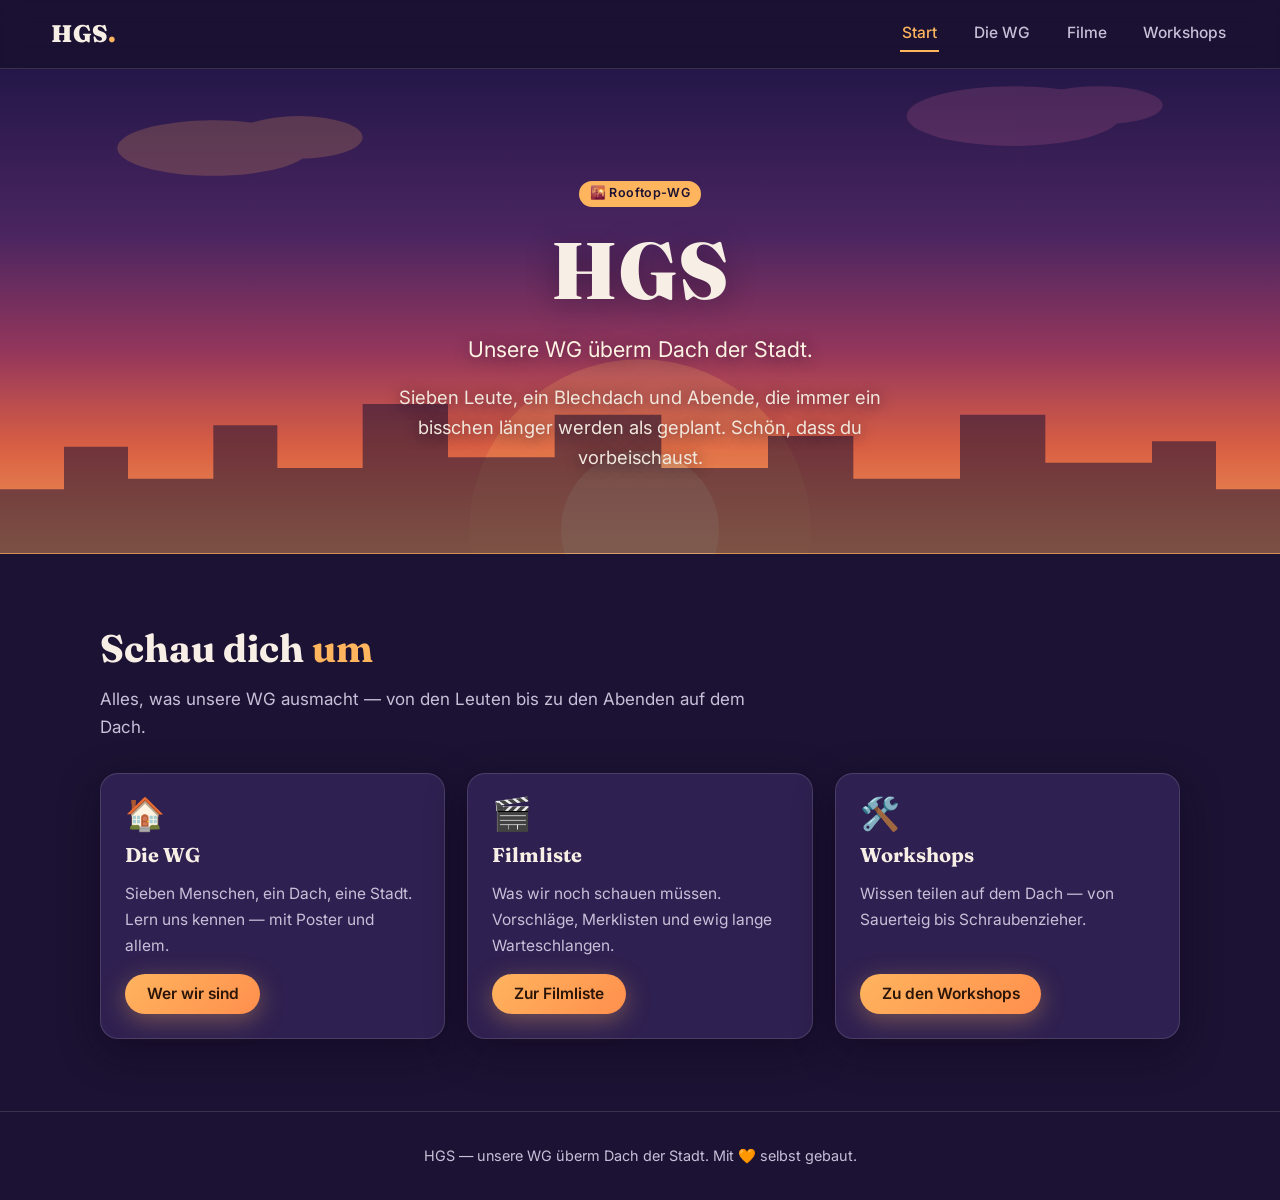
==== index.html @ bbf6d029 "HGS WG-Website: Landing, Die WG, Film- & Workshop-Whiteboards - Rooftop-Sunset-Design (Fraunces/Inte" ====
<!DOCTYPE html>
<html lang="de">
<head>
<meta charset="utf-8">
<meta name="viewport" content="width=device-width, initial-scale=1">
<title>Start · HGS</title>
<link rel="preconnect" href="https://fonts.googleapis.com">
<link rel="preconnect" href="https://fonts.gstatic.com" crossorigin>
<link href="https://fonts.googleapis.com/css2?family=Fraunces:opsz,wght@9..144,500;9..144,700;9..144,900&family=Inter:wght@400;500;600&display=swap" rel="stylesheet">
<link rel="stylesheet" href="assets/css/base.css">
<link rel="stylesheet" href="assets/css/home.css">
<link rel="icon" href="data:image/svg+xml,<svg xmlns='http://www.w3.org/2000/svg' viewBox='0 0 100 100'><text y='.9em' font-size='90'>🌇</text></svg>">
</head>
<body>
<nav class="site-nav">
  <a class="nav-brand" href="index.html">HGS<span class="brand-dot">.</span></a>
  <div class="nav-links">
    <a href="index.html" aria-current="page">Start</a>
    <a href="about.html">Die WG</a>
    <a href="movies.html">Filme</a>
    <a href="workshops.html">Workshops</a>
  </div>
</nav>

<main>
  <section class="hero">
    <div class="hero-art" aria-hidden="true">
      <svg viewBox="0 0 1200 500" preserveAspectRatio="xMidYMax slice" focusable="false">
        <circle class="sun-core" cx="600" cy="478" r="160" fill="#ffb45e" opacity="0.2"/>
        <circle class="sun-core" cx="600" cy="478" r="74" fill="#ffd8a0" opacity="0.32"/>
        <g class="cloud-drift" opacity="0.22" fill="#f2a15a">
          <ellipse cx="200" cy="120" rx="90" ry="26"/>
          <ellipse cx="280" cy="110" rx="60" ry="20"/>
        </g>
        <g class="cloud-drift slow" opacity="0.18" fill="#e26d9a">
          <ellipse cx="950" cy="90" rx="100" ry="28"/>
          <ellipse cx="1030" cy="80" rx="60" ry="18"/>
        </g>
        <path d="M0,500 L0,440 L60,440 L60,400 L120,400 L120,430 L200,430 L200,380 L260,380 L260,420 L340,420 L340,360 L420,360 L420,410 L520,410 L520,370 L620,370 L620,420 L720,420 L720,390 L800,390 L800,430 L900,430 L900,370 L980,370 L980,415 L1080,415 L1080,395 L1140,395 L1140,440 L1200,440 L1200,500 Z" fill="#1c1233" opacity="0.55"/>
      </svg>
    </div>
    <div class="container">
      <span class="tag hero-eyebrow">🌇 Rooftop-WG</span>
      <h1>HGS</h1>
      <p class="lead">Unsere WG überm Dach der Stadt.</p>
      <p class="lead-warm">Sieben Leute, ein Blechdach und Abende, die immer ein bisschen länger werden als geplant. Schön, dass du vorbeischaust.</p>
    </div>
  </section>

  <section class="section">
    <div class="container">
      <h2 class="section-title">Schau dich <span class="accent">um</span></h2>
      <p class="section-sub">Alles, was unsere WG ausmacht — von den Leuten bis zu den Abenden auf dem Dach.</p>
      <div class="grid">
        <article class="card teaser-card">
          <div class="teaser-icon" aria-hidden="true">🏠</div>
          <h3>Die WG</h3>
          <p>Sieben Menschen, ein Dach, eine Stadt. Lern uns kennen — mit Poster und allem.</p>
          <a class="btn btn-primary" href="about.html">Wer wir sind</a>
        </article>
        <article class="card teaser-card">
          <div class="teaser-icon" aria-hidden="true">🎬</div>
          <h3>Filmliste</h3>
          <p>Was wir noch schauen müssen. Vorschläge, Merklisten und ewig lange Warteschlangen.</p>
          <a class="btn btn-primary" href="movies.html">Zur Filmliste</a>
        </article>
        <article class="card teaser-card">
          <div class="teaser-icon" aria-hidden="true">🛠️</div>
          <h3>Workshops</h3>
          <p>Wissen teilen auf dem Dach — von Sauerteig bis Schraubenzieher.</p>
          <a class="btn btn-primary" href="workshops.html">Zu den Workshops</a>
        </article>
      </div>
    </div>
  </section>
</main>

<footer class="site-footer">
  <p>HGS — unsere WG überm Dach der Stadt. Mit 🧡 selbst gebaut.</p>
</footer>
</body>
</html>
---- assets/css/base.css ----
/* HGS base design system — rooftop sunset. Owned by orchestrator. */

:root {
  --bg: #1c1233;
  --bg-soft: #271a44;
  --card: #2e2050;
  --card-hover: #372861;
  --ink: #f7efe6;
  --ink-soft: #c9bfd8;
  --accent: #ffb45e;
  --accent-2: #e26d9a;
  --line: rgba(247, 239, 230, 0.14);
  --shadow: 0 12px 40px rgba(10, 5, 25, 0.45);
  --radius: 18px;
  --font-display: "Fraunces", Georgia, serif;
  --font-body: "Inter", system-ui, -apple-system, sans-serif;
  --sky: linear-gradient(180deg, #241748 0%, #4a2560 34%, #93365c 58%, #d95f43 78%, #f2a15a 100%);
}

* { margin: 0; padding: 0; box-sizing: border-box; }

html { scroll-behavior: smooth; }

body {
  background: var(--bg);
  color: var(--ink);
  font-family: var(--font-body);
  font-size: 1.0625rem;
  line-height: 1.65;
  min-height: 100vh;
  display: flex;
  flex-direction: column;
}

h1, h2, h3, h4 { font-family: var(--font-display); line-height: 1.15; font-weight: 700; }
a { color: var(--accent); text-decoration: none; }
a:hover { text-decoration: underline; text-underline-offset: 3px; }
img, svg { max-width: 100%; height: auto; display: block; }
main { flex: 1; }

.container { width: min(1080px, 92%); margin-inline: auto; }

/* ---------- Nav ---------- */
.site-nav {
  position: sticky; top: 0; z-index: 50;
  display: flex; align-items: center; justify-content: space-between;
  padding: 0.9rem 4vw;
  background: rgba(28, 18, 51, 0.82);
  backdrop-filter: blur(12px);
  -webkit-backdrop-filter: blur(12px);
  border-bottom: 1px solid var(--line);
}
.nav-brand {
  font-family: var(--font-display);
  font-weight: 900; font-size: 1.5rem; letter-spacing: 0.02em;
  color: var(--ink);
}
.nav-brand:hover { text-decoration: none; }
.brand-dot { color: var(--accent); }
.nav-links { display: flex; gap: clamp(0.8rem, 3vw, 2rem); flex-wrap: wrap; }
.nav-links a {
  color: var(--ink-soft); font-weight: 500; font-size: 0.97rem;
  padding: 0.25rem 0.15rem; border-bottom: 2px solid transparent;
}
.nav-links a:hover { color: var(--ink); text-decoration: none; }
.nav-links a[aria-current="page"] { color: var(--accent); border-bottom-color: var(--accent); }

/* ---------- Hero / sections ---------- */
.hero {
  background: var(--sky);
  padding: clamp(4rem, 12vh, 8rem) 0 clamp(3rem, 9vh, 6rem);
  position: relative;
  overflow: hidden;
  text-align: center;
}
.hero h1 {
  font-size: clamp(2.6rem, 7vw, 5rem);
  font-weight: 900;
  text-shadow: 0 4px 30px rgba(20, 8, 40, 0.45);
}
.hero p.lead {
  font-size: clamp(1.05rem, 2.2vw, 1.35rem);
  max-width: 42ch; margin: 1rem auto 0;
  color: #fdf3e3;
  text-shadow: 0 2px 14px rgba(20, 8, 40, 0.5);
}
.section { padding: clamp(3rem, 8vh, 5.5rem) 0; }
.section-title {
  font-size: clamp(1.7rem, 3.5vw, 2.4rem);
  margin-bottom: 0.4em;
}
.section-title .accent { color: var(--accent); }
.section-sub { color: var(--ink-soft); max-width: 60ch; margin-bottom: 2rem; }

/* ---------- Cards & grid ---------- */
.grid { display: grid; gap: 1.4rem; grid-template-columns: repeat(auto-fill, minmax(260px, 1fr)); }
.card {
  background: var(--card);
  border: 1px solid var(--line);
  border-radius: var(--radius);
  padding: 1.5rem;
  box-shadow: var(--shadow);
  transition: transform 0.18s ease, background 0.18s ease;
}
.card:hover { background: var(--card-hover); transform: translateY(-3px); }
.card h3 { font-size: 1.25rem; margin-bottom: 0.35rem; }
.card p { color: var(--ink-soft); font-size: 0.97rem; }

.tag {
  display: inline-block;
  font-size: 0.78rem; font-weight: 600; letter-spacing: 0.03em;
  color: var(--bg);
  background: var(--accent);
  border-radius: 999px;
  padding: 0.18rem 0.7rem;
}
.tag.alt { background: var(--accent-2); color: #fff; }

/* ---------- Buttons ---------- */
.btn {
  display: inline-flex; align-items: center; gap: 0.45rem;
  font: 600 0.97rem var(--font-body);
  color: var(--ink);
  background: var(--card);
  border: 1px solid var(--line);
  border-radius: 999px;
  padding: 0.65rem 1.35rem;
  cursor: pointer;
  transition: transform 0.15s ease, background 0.15s ease, box-shadow 0.15s ease;
}
.btn:hover { transform: translateY(-2px); text-decoration: none; }
.btn-primary {
  background: linear-gradient(135deg, var(--accent), #ff8f4d);
  border: none; color: #2a1508;
  box-shadow: 0 6px 24px rgba(255, 180, 94, 0.35);
}
.btn-primary:hover { box-shadow: 0 10px 30px rgba(255, 180, 94, 0.5); }
.btn-ghost { background: transparent; }
.btn-danger { background: transparent; border-color: rgba(226, 109, 154, 0.5); color: var(--accent-2); }
.btn:disabled { opacity: 0.55; cursor: not-allowed; transform: none; }

/* ---------- Forms ---------- */
.field { display: flex; flex-direction: column; gap: 0.35rem; margin-bottom: 1.05rem; }
.field label { font-size: 0.88rem; font-weight: 600; color: var(--ink-soft); }
.field .hint { font-size: 0.8rem; color: var(--ink-soft); opacity: 0.75; }
.input {
  font: 400 1rem var(--font-body);
  color: var(--ink);
  background: var(--bg-soft);
  border: 1px solid var(--line);
  border-radius: 12px;
  padding: 0.7rem 0.9rem;
  width: 100%;
}
.input:focus { outline: 2px solid var(--accent); outline-offset: 1px; border-color: transparent; }
textarea.input { resize: vertical; min-height: 90px; }

/* ---------- Modal ---------- */
.modal-backdrop {
  position: fixed; inset: 0; z-index: 90;
  background: rgba(12, 6, 26, 0.72);
  backdrop-filter: blur(4px);
  -webkit-backdrop-filter: blur(4px);
  display: flex; align-items: center; justify-content: center;
  padding: 1rem;
}
.modal-card {
  background: var(--bg-soft);
  border: 1px solid var(--line);
  border-radius: var(--radius);
  box-shadow: var(--shadow);
  width: min(480px, 100%);
  max-height: 90vh; overflow-y: auto;
  padding: 1.8rem;
}
.modal-card h3 { font-size: 1.35rem; margin-bottom: 1rem; }
.modal-actions { display: flex; gap: 0.7rem; justify-content: flex-end; margin-top: 1.3rem; }
[hidden] { display: none !important; }

/* ---------- Toast ---------- */
.toast {
  position: fixed; bottom: 1.4rem; left: 50%; transform: translateX(-50%);
  z-index: 120;
  background: var(--card);
  border: 1px solid var(--line);
  border-radius: 999px;
  padding: 0.7rem 1.4rem;
  font-size: 0.95rem;
  box-shadow: var(--shadow);
  animation: toast-in 0.25s ease;
}
.toast.error { border-color: var(--accent-2); color: var(--accent-2); }
@keyframes toast-in { from { opacity: 0; transform: translate(-50%, 10px); } }

/* ---------- Footer ---------- */
.site-footer {
  border-top: 1px solid var(--line);
  padding: 2rem 4vw;
  text-align: center;
  color: var(--ink-soft);
  font-size: 0.9rem;
}

/* ---------- Utilities ---------- */
.center { text-align: center; }
.mt-1 { margin-top: 1rem; }
.mt-2 { margin-top: 2rem; }
.muted { color: var(--ink-soft); }

@media (max-width: 560px) {
  body { font-size: 1rem; }
  .card { padding: 1.2rem; }
}
---- assets/css/home.css ----
/* HGS — home.css: page-specific styles for index.html + about.html. Owned by Agent A. */

/* ---------- Hero decoration (index.html) ---------- */
.hero { position: relative; }

.hero-art {
  position: absolute;
  inset: 0;
  z-index: 0;
  overflow: hidden;
  pointer-events: none;
}
.hero-art svg { width: 100%; height: 100%; display: block; }

.hero-art .sun-core {
  animation: sun-breathe 9s ease-in-out infinite;
  transform-origin: 600px 430px;
}
.hero-art .cloud-drift { animation: cloud-drift 30s ease-in-out infinite; }
.hero-art .cloud-drift.slow { animation-duration: 42s; animation-direction: reverse; }

@keyframes sun-breathe {
  0%, 100% { opacity: 0.9; transform: scale(1); }
  50% { opacity: 1; transform: scale(1.035); }
}
@keyframes cloud-drift {
  0%, 100% { transform: translateX(0); }
  50% { transform: translateX(18px); }
}

@media (prefers-reduced-motion: reduce) {
  .hero-art .sun-core,
  .hero-art .cloud-drift { animation: none; }
}

.hero .container { position: relative; z-index: 1; }

.hero-eyebrow {
  display: inline-block;
  margin-bottom: 1.1rem;
}

.hero h1 {
  letter-spacing: 0.01em;
}

.hero .lead-warm {
  font-size: clamp(1rem, 1.8vw, 1.15rem);
  max-width: 46ch;
  margin: 0.85rem auto 0;
  color: #f1e7dc;
  text-shadow: 0 2px 14px rgba(20, 8, 40, 0.65);
}

/* ---------- Teaser cards (index.html) ---------- */
.teaser-card {
  display: flex;
  flex-direction: column;
  gap: 0.6rem;
  text-align: left;
}
.teaser-icon {
  font-size: 2rem;
  line-height: 1;
  margin-bottom: 0.2rem;
}
.teaser-card p { margin-bottom: 0.4rem; }
.teaser-card .btn { margin-top: auto; align-self: flex-start; }

/* ---------- About: intro header ---------- */
.wg-intro {
  padding: clamp(2.5rem, 6vh, 4rem) 0 clamp(1.5rem, 4vh, 2.5rem);
}
.wg-intro h1 { font-size: clamp(2.1rem, 5vw, 3.2rem); margin-bottom: 0.6rem; }
.wg-intro p { color: var(--ink-soft); max-width: 60ch; font-size: 1.05rem; }

/* ---------- About: framed artwork ---------- */
.art-frame-wrap {
  padding-bottom: clamp(2rem, 5vh, 3rem);
}
.art-frame {
  position: relative;
  border-radius: calc(var(--radius) + 6px);
  padding: clamp(0.6rem, 1.6vw, 1.1rem);
  background: linear-gradient(160deg, rgba(255, 180, 94, 0.18), rgba(226, 109, 154, 0.12));
  border: 1px solid var(--line);
  box-shadow: 0 20px 60px rgba(10, 5, 25, 0.55), 0 0 90px rgba(255, 180, 94, 0.12);
}
.art-frame img {
  width: 100%;
  border-radius: calc(var(--radius) - 4px);
  box-shadow: 0 4px 24px rgba(10, 5, 25, 0.4);
}
.art-caption {
  text-align: center;
  color: var(--ink-soft);
  font-size: 0.95rem;
  margin-top: 0.9rem;
  font-style: italic;
}

/* ---------- About: person cards ---------- */
.person-card {
  display: flex;
  flex-direction: column;
  gap: 0.7rem;
}
.avatar-chip {
  width: 64px;
  height: 64px;
  border-radius: 50%;
  display: block;
  box-shadow: 0 4px 16px rgba(10, 5, 25, 0.35);
}
.avatar-chip svg { width: 100%; height: 100%; display: block; }
.person-card h3 { margin-bottom: 0.1rem; }
.person-card p { margin: 0; }

.wg-note {
  margin-top: 2.5rem;
  font-size: 0.88rem;
  text-align: center;
}
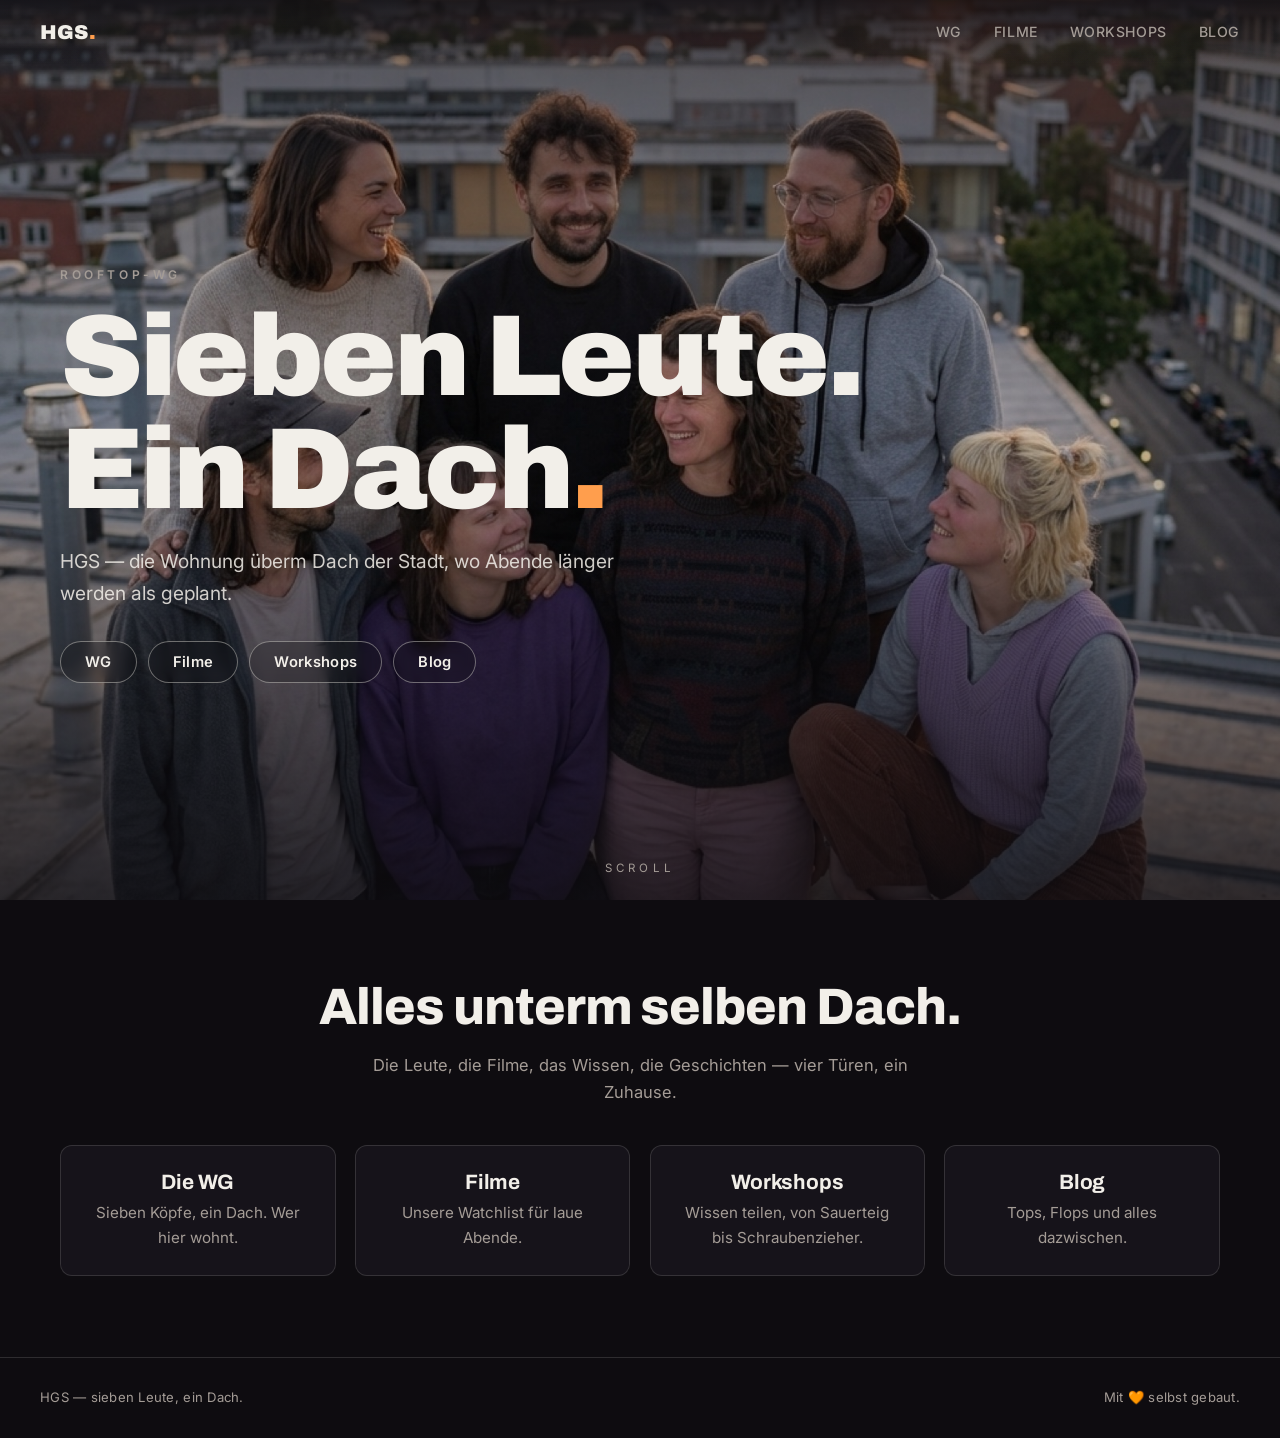
==== commit 776e319a: "Redesign: cinematic dark theme, real photos, clean URLs, blog - New art direction (hirschroast-inspi" ====
--- a/index.html
+++ b/index.html
@@ -6,77 +6,71 @@
 <title>Start · HGS</title>
 <link rel="preconnect" href="https://fonts.googleapis.com">
 <link rel="preconnect" href="https://fonts.gstatic.com" crossorigin>
-<link href="https://fonts.googleapis.com/css2?family=Fraunces:opsz,wght@9..144,500;9..144,700;9..144,900&family=Inter:wght@400;500;600&display=swap" rel="stylesheet">
-<link rel="stylesheet" href="assets/css/base.css">
-<link rel="stylesheet" href="assets/css/home.css">
+<link href="https://fonts.googleapis.com/css2?family=Archivo:wght@500;700;800;900&family=Inter:wght@400;500;600&display=swap" rel="stylesheet">
+<link rel="stylesheet" href="/assets/css/base.css">
+<link rel="stylesheet" href="/assets/css/home.css">
 <link rel="icon" href="data:image/svg+xml,<svg xmlns='http://www.w3.org/2000/svg' viewBox='0 0 100 100'><text y='.9em' font-size='90'>🌇</text></svg>">
 </head>
 <body>
 <nav class="site-nav">
-  <a class="nav-brand" href="index.html">HGS<span class="brand-dot">.</span></a>
+  <a class="nav-brand" href="/">HGS<span class="brand-dot">.</span></a>
   <div class="nav-links">
-    <a href="index.html" aria-current="page">Start</a>
-    <a href="about.html">Die WG</a>
-    <a href="movies.html">Filme</a>
-    <a href="workshops.html">Workshops</a>
+    <a href="/wg/">WG</a>
+    <a href="/filme/">Filme</a>
+    <a href="/workshops/">Workshops</a>
+    <a href="/blog/">Blog</a>
   </div>
 </nav>
 
 <main>
-  <section class="hero">
-    <div class="hero-art" aria-hidden="true">
-      <svg viewBox="0 0 1200 500" preserveAspectRatio="xMidYMax slice" focusable="false">
-        <circle class="sun-core" cx="600" cy="478" r="160" fill="#ffb45e" opacity="0.2"/>
-        <circle class="sun-core" cx="600" cy="478" r="74" fill="#ffd8a0" opacity="0.32"/>
-        <g class="cloud-drift" opacity="0.22" fill="#f2a15a">
-          <ellipse cx="200" cy="120" rx="90" ry="26"/>
-          <ellipse cx="280" cy="110" rx="60" ry="20"/>
-        </g>
-        <g class="cloud-drift slow" opacity="0.18" fill="#e26d9a">
-          <ellipse cx="950" cy="90" rx="100" ry="28"/>
-          <ellipse cx="1030" cy="80" rx="60" ry="18"/>
-        </g>
-        <path d="M0,500 L0,440 L60,440 L60,400 L120,400 L120,430 L200,430 L200,380 L260,380 L260,420 L340,420 L340,360 L420,360 L420,410 L520,410 L520,370 L620,370 L620,420 L720,420 L720,390 L800,390 L800,430 L900,430 L900,370 L980,370 L980,415 L1080,415 L1080,395 L1140,395 L1140,440 L1200,440 L1200,500 Z" fill="#1c1233" opacity="0.55"/>
-      </svg>
+  <section class="panel">
+    <div class="panel-media">
+      <img src="/assets/img/group.jpg" alt="Die sieben HGS-Mitbewohner:innen auf dem Blechdach, im Gegenlicht des Sonnenuntergangs." width="1920" height="1280" fetchpriority="high">
     </div>
-    <div class="container">
-      <span class="tag hero-eyebrow">🌇 Rooftop-WG</span>
-      <h1>HGS</h1>
-      <p class="lead">Unsere WG überm Dach der Stadt.</p>
-      <p class="lead-warm">Sieben Leute, ein Blechdach und Abende, die immer ein bisschen länger werden als geplant. Schön, dass du vorbeischaust.</p>
+    <div class="panel-scrim"></div>
+    <div class="container on-photo">
+      <span class="eyebrow">Rooftop-WG</span>
+      <h1 class="statement">Sieben Leute.<br>Ein Dach<span class="end">.</span></h1>
+      <p class="subline">HGS — die Wohnung überm Dach der Stadt, wo Abende länger werden als geplant.</p>
+      <nav class="hero-links" aria-label="Bereiche">
+        <a class="btn" href="/wg/">WG</a>
+        <a class="btn" href="/filme/">Filme</a>
+        <a class="btn" href="/workshops/">Workshops</a>
+        <a class="btn" href="/blog/">Blog</a>
+      </nav>
     </div>
+    <span class="scroll-hint">Scroll</span>
   </section>
 
   <section class="section">
-    <div class="container">
-      <h2 class="section-title">Schau dich <span class="accent">um</span></h2>
-      <p class="section-sub">Alles, was unsere WG ausmacht — von den Leuten bis zu den Abenden auf dem Dach.</p>
+    <div class="container center">
+      <h2 class="section-title">Alles unterm selben Dach<span class="end">.</span></h2>
+      <p class="section-sub" style="margin-inline:auto;">Die Leute, die Filme, das Wissen, die Geschichten — vier Türen, ein Zuhause.</p>
       <div class="grid">
-        <article class="card teaser-card">
-          <div class="teaser-icon" aria-hidden="true">🏠</div>
+        <a class="card" href="/wg/">
           <h3>Die WG</h3>
-          <p>Sieben Menschen, ein Dach, eine Stadt. Lern uns kennen — mit Poster und allem.</p>
-          <a class="btn btn-primary" href="about.html">Wer wir sind</a>
-        </article>
-        <article class="card teaser-card">
-          <div class="teaser-icon" aria-hidden="true">🎬</div>
-          <h3>Filmliste</h3>
-          <p>Was wir noch schauen müssen. Vorschläge, Merklisten und ewig lange Warteschlangen.</p>
-          <a class="btn btn-primary" href="movies.html">Zur Filmliste</a>
-        </article>
-        <article class="card teaser-card">
-          <div class="teaser-icon" aria-hidden="true">🛠️</div>
+          <p>Sieben Köpfe, ein Dach. Wer hier wohnt.</p>
+        </a>
+        <a class="card" href="/filme/">
+          <h3>Filme</h3>
+          <p>Unsere Watchlist für laue Abende.</p>
+        </a>
+        <a class="card" href="/workshops/">
           <h3>Workshops</h3>
-          <p>Wissen teilen auf dem Dach — von Sauerteig bis Schraubenzieher.</p>
-          <a class="btn btn-primary" href="workshops.html">Zu den Workshops</a>
-        </article>
+          <p>Wissen teilen, von Sauerteig bis Schraubenzieher.</p>
+        </a>
+        <a class="card" href="/blog/">
+          <h3>Blog</h3>
+          <p>Tops, Flops und alles dazwischen.</p>
+        </a>
       </div>
     </div>
   </section>
 </main>
 
 <footer class="site-footer">
-  <p>HGS — unsere WG überm Dach der Stadt. Mit 🧡 selbst gebaut.</p>
+  <span>HGS — sieben Leute, ein Dach.</span>
+  <span>Mit 🧡 selbst gebaut.</span>
 </footer>
 </body>
 </html>
--- a/assets/css/base.css
+++ b/assets/css/base.css
@@ -1,20 +1,20 @@
-/* HGS base design system — rooftop sunset. Owned by orchestrator. */
+/* HGS base design system v2 — cinematic dark, photographic, statement typography.
+ * Owned by orchestrator. */
 
 :root {
-  --bg: #1c1233;
-  --bg-soft: #271a44;
-  --card: #2e2050;
-  --card-hover: #372861;
-  --ink: #f7efe6;
-  --ink-soft: #c9bfd8;
-  --accent: #ffb45e;
-  --accent-2: #e26d9a;
-  --line: rgba(247, 239, 230, 0.14);
-  --shadow: 0 12px 40px rgba(10, 5, 25, 0.45);
-  --radius: 18px;
-  --font-display: "Fraunces", Georgia, serif;
+  --bg: #0e0c10;
+  --bg-soft: #16131a;
+  --card: #16131a;
+  --card-hover: #1d1922;
+  --ink: #f2efe9;
+  --ink-soft: #a49c96;
+  --accent: #ff9e4d;
+  --accent-2: #c86b98;
+  --line: rgba(242, 239, 233, 0.14);
+  --radius: 12px;
+  --font-display: "Archivo", "Inter", system-ui, sans-serif;
   --font-body: "Inter", system-ui, -apple-system, sans-serif;
-  --sky: linear-gradient(180deg, #241748 0%, #4a2560 34%, #93365c 58%, #d95f43 78%, #f2a15a 100%);
+  --nav-h: 64px;
 }
 
 * { margin: 0; padding: 0; box-sizing: border-box; }
@@ -25,142 +25,180 @@
   background: var(--bg);
   color: var(--ink);
   font-family: var(--font-body);
-  font-size: 1.0625rem;
+  font-size: 1.0325rem;
   line-height: 1.65;
   min-height: 100vh;
   display: flex;
   flex-direction: column;
-}
-
-h1, h2, h3, h4 { font-family: var(--font-display); line-height: 1.15; font-weight: 700; }
-a { color: var(--accent); text-decoration: none; }
-a:hover { text-decoration: underline; text-underline-offset: 3px; }
-img, svg { max-width: 100%; height: auto; display: block; }
+  -webkit-font-smoothing: antialiased;
+}
+
+h1, h2, h3, h4 {
+  font-family: var(--font-display);
+  font-weight: 800;
+  line-height: 1.04;
+  letter-spacing: -0.02em;
+}
+a { color: var(--ink); text-decoration: none; }
+a:hover { opacity: 0.85; }
+img, svg, video { max-width: 100%; display: block; }
 main { flex: 1; }
 
-.container { width: min(1080px, 92%); margin-inline: auto; }
-
-/* ---------- Nav ---------- */
+.container { width: min(1160px, 92%); margin-inline: auto; }
+
+/* ---------- Nav: minimal fixed bar ---------- */
 .site-nav {
-  position: sticky; top: 0; z-index: 50;
+  position: fixed; top: 0; left: 0; right: 0; z-index: 50;
+  height: var(--nav-h);
   display: flex; align-items: center; justify-content: space-between;
-  padding: 0.9rem 4vw;
-  background: rgba(28, 18, 51, 0.82);
-  backdrop-filter: blur(12px);
-  -webkit-backdrop-filter: blur(12px);
+  padding: 0 clamp(1rem, 4vw, 2.5rem);
+  background: linear-gradient(180deg, rgba(14, 12, 16, 0.78), rgba(14, 12, 16, 0));
+}
+.site-nav.solid {
+  background: rgba(14, 12, 16, 0.82);
+  backdrop-filter: blur(14px);
+  -webkit-backdrop-filter: blur(14px);
   border-bottom: 1px solid var(--line);
 }
 .nav-brand {
   font-family: var(--font-display);
-  font-weight: 900; font-size: 1.5rem; letter-spacing: 0.02em;
-  color: var(--ink);
-}
-.nav-brand:hover { text-decoration: none; }
+  font-weight: 900; font-size: 1.25rem; letter-spacing: 0.01em;
+  color: var(--ink);
+}
 .brand-dot { color: var(--accent); }
-.nav-links { display: flex; gap: clamp(0.8rem, 3vw, 2rem); flex-wrap: wrap; }
+.nav-links { display: flex; gap: clamp(0.9rem, 2.6vw, 2rem); }
 .nav-links a {
-  color: var(--ink-soft); font-weight: 500; font-size: 0.97rem;
-  padding: 0.25rem 0.15rem; border-bottom: 2px solid transparent;
-}
-.nav-links a:hover { color: var(--ink); text-decoration: none; }
-.nav-links a[aria-current="page"] { color: var(--accent); border-bottom-color: var(--accent); }
-
-/* ---------- Hero / sections ---------- */
-.hero {
-  background: var(--sky);
-  padding: clamp(4rem, 12vh, 8rem) 0 clamp(3rem, 9vh, 6rem);
+  color: var(--ink-soft);
+  font-size: 0.88rem; font-weight: 500; letter-spacing: 0.04em; text-transform: uppercase;
+}
+.nav-links a:hover { color: var(--ink); opacity: 1; }
+.nav-links a[aria-current="page"] { color: var(--ink); border-bottom: 1px solid var(--accent); padding-bottom: 2px; }
+main { padding-top: 0; }
+body.has-solid-nav main { padding-top: var(--nav-h); }
+
+/* ---------- Full-viewport panels & statement type ---------- */
+.panel {
+  min-height: 100svh;
+  display: grid;
+  align-content: center;
   position: relative;
   overflow: hidden;
-  text-align: center;
-}
-.hero h1 {
-  font-size: clamp(2.6rem, 7vw, 5rem);
+  padding: calc(var(--nav-h) + 2rem) 0 3rem;
+}
+.panel-media {
+  position: absolute; inset: 0; z-index: -2;
+}
+.panel-media img { width: 100%; height: 100%; object-fit: cover; }
+.panel-scrim {
+  position: absolute; inset: 0; z-index: -1;
+  background: linear-gradient(180deg, rgba(14,12,16,0.55) 0%, rgba(14,12,16,0.18) 45%, rgba(14,12,16,0.82) 100%);
+}
+.statement {
+  font-family: var(--font-display);
   font-weight: 900;
-  text-shadow: 0 4px 30px rgba(20, 8, 40, 0.45);
-}
-.hero p.lead {
-  font-size: clamp(1.05rem, 2.2vw, 1.35rem);
-  max-width: 42ch; margin: 1rem auto 0;
-  color: #fdf3e3;
-  text-shadow: 0 2px 14px rgba(20, 8, 40, 0.5);
-}
-.section { padding: clamp(3rem, 8vh, 5.5rem) 0; }
+  font-size: clamp(2.6rem, 9vw, 7.5rem);
+  line-height: 0.98;
+  letter-spacing: -0.03em;
+  text-wrap: balance;
+}
+.statement .end { color: var(--accent); }
+.subline {
+  color: var(--ink-soft);
+  font-size: clamp(1rem, 1.6vw, 1.2rem);
+  max-width: 52ch;
+  margin-top: 1.2rem;
+}
+.on-photo .subline { color: rgba(242, 239, 233, 0.85); }
+.scroll-hint {
+  position: absolute; bottom: 1.4rem; left: 50%; transform: translateX(-50%);
+  font-size: 0.72rem; letter-spacing: 0.35em; text-transform: uppercase;
+  color: var(--ink-soft);
+}
+
+/* ---------- Sections ---------- */
+.section { padding: clamp(3.5rem, 9vh, 7rem) 0; }
 .section-title {
-  font-size: clamp(1.7rem, 3.5vw, 2.4rem);
-  margin-bottom: 0.4em;
+  font-size: clamp(1.9rem, 4.5vw, 3.2rem);
+  margin-bottom: 0.35em;
 }
 .section-title .accent { color: var(--accent); }
-.section-sub { color: var(--ink-soft); max-width: 60ch; margin-bottom: 2rem; }
+.section-sub { color: var(--ink-soft); max-width: 58ch; margin-bottom: 2.4rem; }
+.eyebrow {
+  font-size: 0.75rem; font-weight: 600; letter-spacing: 0.3em; text-transform: uppercase;
+  color: var(--ink-soft); margin-bottom: 1rem; display: block;
+}
 
 /* ---------- Cards & grid ---------- */
-.grid { display: grid; gap: 1.4rem; grid-template-columns: repeat(auto-fill, minmax(260px, 1fr)); }
+.grid { display: grid; gap: 1.2rem; grid-template-columns: repeat(auto-fill, minmax(270px, 1fr)); }
 .card {
   background: var(--card);
   border: 1px solid var(--line);
   border-radius: var(--radius);
-  padding: 1.5rem;
-  box-shadow: var(--shadow);
-  transition: transform 0.18s ease, background 0.18s ease;
-}
-.card:hover { background: var(--card-hover); transform: translateY(-3px); }
-.card h3 { font-size: 1.25rem; margin-bottom: 0.35rem; }
-.card p { color: var(--ink-soft); font-size: 0.97rem; }
+  padding: 1.6rem;
+  transition: border-color 0.2s ease, background 0.2s ease;
+}
+.card:hover { background: var(--card-hover); border-color: rgba(242, 239, 233, 0.28); }
+.card h3 { font-size: 1.3rem; margin-bottom: 0.4rem; font-weight: 700; letter-spacing: -0.01em; }
+.card p { color: var(--ink-soft); font-size: 0.95rem; }
 
 .tag {
   display: inline-block;
-  font-size: 0.78rem; font-weight: 600; letter-spacing: 0.03em;
-  color: var(--bg);
-  background: var(--accent);
+  font-size: 0.72rem; font-weight: 600; letter-spacing: 0.08em; text-transform: uppercase;
+  color: var(--ink);
+  border: 1px solid var(--line);
   border-radius: 999px;
-  padding: 0.18rem 0.7rem;
-}
-.tag.alt { background: var(--accent-2); color: #fff; }
+  padding: 0.22rem 0.75rem;
+}
+.tag.alt { border-color: rgba(255, 158, 77, 0.5); color: var(--accent); }
 
 /* ---------- Buttons ---------- */
 .btn {
   display: inline-flex; align-items: center; gap: 0.45rem;
-  font: 600 0.97rem var(--font-body);
-  color: var(--ink);
-  background: var(--card);
-  border: 1px solid var(--line);
+  font: 600 0.92rem var(--font-body);
+  letter-spacing: 0.02em;
+  color: var(--ink);
+  background: transparent;
+  border: 1px solid rgba(242, 239, 233, 0.35);
   border-radius: 999px;
-  padding: 0.65rem 1.35rem;
+  padding: 0.68rem 1.5rem;
   cursor: pointer;
-  transition: transform 0.15s ease, background 0.15s ease, box-shadow 0.15s ease;
-}
-.btn:hover { transform: translateY(-2px); text-decoration: none; }
+  transition: background 0.18s ease, color 0.18s ease, border-color 0.18s ease;
+}
+.btn:hover { border-color: var(--ink); opacity: 1; }
 .btn-primary {
-  background: linear-gradient(135deg, var(--accent), #ff8f4d);
-  border: none; color: #2a1508;
-  box-shadow: 0 6px 24px rgba(255, 180, 94, 0.35);
-}
-.btn-primary:hover { box-shadow: 0 10px 30px rgba(255, 180, 94, 0.5); }
-.btn-ghost { background: transparent; }
-.btn-danger { background: transparent; border-color: rgba(226, 109, 154, 0.5); color: var(--accent-2); }
-.btn:disabled { opacity: 0.55; cursor: not-allowed; transform: none; }
+  background: var(--ink);
+  border-color: var(--ink);
+  color: var(--bg);
+}
+.btn-primary:hover { background: #fffdf8; }
+.btn-ghost { border-color: transparent; color: var(--ink-soft); }
+.btn-ghost:hover { color: var(--ink); }
+.btn-danger { border-color: rgba(200, 107, 152, 0.55); color: var(--accent-2); }
+.btn-danger:hover { border-color: var(--accent-2); }
+.btn:disabled { opacity: 0.5; cursor: not-allowed; }
 
 /* ---------- Forms ---------- */
 .field { display: flex; flex-direction: column; gap: 0.35rem; margin-bottom: 1.05rem; }
-.field label { font-size: 0.88rem; font-weight: 600; color: var(--ink-soft); }
-.field .hint { font-size: 0.8rem; color: var(--ink-soft); opacity: 0.75; }
+.field label { font-size: 0.82rem; font-weight: 600; letter-spacing: 0.04em; color: var(--ink-soft); }
+.field .hint { font-size: 0.78rem; color: var(--ink-soft); opacity: 0.75; }
 .input {
   font: 400 1rem var(--font-body);
   color: var(--ink);
   background: var(--bg-soft);
   border: 1px solid var(--line);
-  border-radius: 12px;
+  border-radius: 10px;
   padding: 0.7rem 0.9rem;
   width: 100%;
 }
-.input:focus { outline: 2px solid var(--accent); outline-offset: 1px; border-color: transparent; }
-textarea.input { resize: vertical; min-height: 90px; }
+.input:focus { outline: 1px solid var(--ink); outline-offset: 1px; border-color: transparent; }
+textarea.input { resize: vertical; min-height: 96px; }
 
 /* ---------- Modal ---------- */
 .modal-backdrop {
   position: fixed; inset: 0; z-index: 90;
-  background: rgba(12, 6, 26, 0.72);
-  backdrop-filter: blur(4px);
-  -webkit-backdrop-filter: blur(4px);
+  background: rgba(8, 6, 10, 0.78);
+  backdrop-filter: blur(6px);
+  -webkit-backdrop-filter: blur(6px);
   display: flex; align-items: center; justify-content: center;
   padding: 1rem;
 }
@@ -168,12 +206,11 @@
   background: var(--bg-soft);
   border: 1px solid var(--line);
   border-radius: var(--radius);
-  box-shadow: var(--shadow);
   width: min(480px, 100%);
   max-height: 90vh; overflow-y: auto;
-  padding: 1.8rem;
-}
-.modal-card h3 { font-size: 1.35rem; margin-bottom: 1rem; }
+  padding: 1.9rem;
+}
+.modal-card h3 { font-size: 1.3rem; margin-bottom: 1.1rem; }
 .modal-actions { display: flex; gap: 0.7rem; justify-content: flex-end; margin-top: 1.3rem; }
 [hidden] { display: none !important; }
 
@@ -181,24 +218,23 @@
 .toast {
   position: fixed; bottom: 1.4rem; left: 50%; transform: translateX(-50%);
   z-index: 120;
-  background: var(--card);
-  border: 1px solid var(--line);
+  background: var(--ink);
+  color: var(--bg);
   border-radius: 999px;
-  padding: 0.7rem 1.4rem;
-  font-size: 0.95rem;
-  box-shadow: var(--shadow);
+  padding: 0.65rem 1.5rem;
+  font-size: 0.92rem; font-weight: 500;
   animation: toast-in 0.25s ease;
 }
-.toast.error { border-color: var(--accent-2); color: var(--accent-2); }
+.toast.error { background: var(--accent-2); color: #fff; }
 @keyframes toast-in { from { opacity: 0; transform: translate(-50%, 10px); } }
 
 /* ---------- Footer ---------- */
 .site-footer {
   border-top: 1px solid var(--line);
-  padding: 2rem 4vw;
-  text-align: center;
-  color: var(--ink-soft);
-  font-size: 0.9rem;
+  padding: 1.8rem clamp(1rem, 4vw, 2.5rem);
+  display: flex; justify-content: space-between; gap: 1rem; flex-wrap: wrap;
+  color: var(--ink-soft);
+  font-size: 0.82rem; letter-spacing: 0.02em;
 }
 
 /* ---------- Utilities ---------- */
@@ -208,6 +244,11 @@
 .muted { color: var(--ink-soft); }
 
 @media (max-width: 560px) {
-  body { font-size: 1rem; }
-  .card { padding: 1.2rem; }
-}
+  body { font-size: 0.98rem; }
+  .card { padding: 1.25rem; }
+  .nav-links { gap: 0.8rem; }
+  .nav-links a { font-size: 0.78rem; }
+}
+@media (prefers-reduced-motion: reduce) {
+  html { scroll-behavior: auto; }
+}
--- a/assets/css/home.css
+++ b/assets/css/home.css
@@ -1,123 +1,133 @@
-/* HGS — home.css: page-specific styles for index.html + about.html. Owned by Agent A. */
+/* HGS — home.css: page-specific styles for index.html (landing) + wg/index.html.
+ * Owned by Agent A. Builds on tokens/components from base.css — do not redefine those. */
 
-/* ---------- Hero decoration (index.html) ---------- */
-.hero { position: relative; }
+/* ---------- Landing hero: link row under the subline ---------- */
+.hero-links {
+  display: flex;
+  flex-wrap: wrap;
+  gap: 0.7rem;
+  margin-top: 2rem;
+}
+.hero-links .btn {
+  border-color: rgba(242, 239, 233, 0.4);
+  background: rgba(14, 12, 16, 0.25);
+  backdrop-filter: blur(6px);
+  -webkit-backdrop-filter: blur(6px);
+}
+.hero-links .btn:hover {
+  border-color: var(--ink);
+  background: rgba(14, 12, 16, 0.45);
+}
 
-.hero-art {
-  position: absolute;
-  inset: 0;
-  z-index: 0;
+/* Landing hero image: dark placeholder so a missing photo never looks broken */
+.panel-media {
+  background-color: var(--bg-soft);
+}
+.panel-media img {
+  min-height: 100%;
+}
+
+/* Below-the-fold link cards act as plain link targets but keep card look */
+.card[href] {
+  display: block;
+  text-decoration: none;
+}
+.card[href] h3 { color: var(--ink); }
+.card[href]:hover { opacity: 1; }
+
+/* ---------- WG page: compact opener (not full-viewport) ---------- */
+.wg-opener {
+  padding: calc(var(--nav-h) + 2.5rem) 0 1rem;
+}
+.wg-opener .section-title { margin-bottom: 0.5rem; }
+
+/* ---------- Person grid ---------- */
+.person-grid {
+  grid-template-columns: repeat(auto-fill, minmax(200px, 1fr));
+}
+.person {
+  background: var(--card);
+  border: 1px solid var(--line);
+  border-radius: var(--radius);
   overflow: hidden;
-  pointer-events: none;
+  transition: border-color 0.2s ease, background 0.2s ease;
 }
-.hero-art svg { width: 100%; height: 100%; display: block; }
-
-.hero-art .sun-core {
-  animation: sun-breathe 9s ease-in-out infinite;
-  transform-origin: 600px 430px;
+.person:hover { border-color: rgba(242, 239, 233, 0.28); background: var(--card-hover); }
+.person-photo {
+  width: 100%;
+  aspect-ratio: 1 / 1;
+  object-fit: cover;
+  display: block;
+  background-color: var(--bg-soft);
+  filter: grayscale(0.85);
+  transition: filter 0.3s ease;
 }
-.hero-art .cloud-drift { animation: cloud-drift 30s ease-in-out infinite; }
-.hero-art .cloud-drift.slow { animation-duration: 42s; animation-direction: reverse; }
-
-@keyframes sun-breathe {
-  0%, 100% { opacity: 0.9; transform: scale(1); }
-  50% { opacity: 1; transform: scale(1.035); }
+.person:hover .person-photo,
+.person:focus-within .person-photo {
+  filter: grayscale(0);
 }
-@keyframes cloud-drift {
-  0%, 100% { transform: translateX(0); }
-  50% { transform: translateX(18px); }
+.person h3 {
+  font-size: 1.1rem;
+  font-weight: 700;
+  letter-spacing: -0.01em;
+  margin: 1rem 1.1rem 0.35rem;
+}
+.person p {
+  color: var(--ink-soft);
+  font-size: 0.9rem;
+  margin: 0 1.1rem 1.1rem;
 }
 
 @media (prefers-reduced-motion: reduce) {
-  .hero-art .sun-core,
-  .hero-art .cloud-drift { animation: none; }
+  .person-photo { transition: none; }
 }
 
-.hero .container { position: relative; z-index: 1; }
-
-.hero-eyebrow {
-  display: inline-block;
-  margin-bottom: 1.1rem;
+/* ---------- Group photo frame ---------- */
+.group-frame {
+  border: 1px solid var(--line);
+  border-radius: var(--radius);
+  overflow: hidden;
+  background: var(--bg-soft);
+  margin-bottom: 1.4rem;
+}
+.group-frame img {
+  width: 100%;
+  aspect-ratio: 16 / 9;
+  object-fit: cover;
+  display: block;
+  background-color: var(--bg-soft);
+}
+.group-frame figcaption {
+  padding: 0.9rem 1.2rem;
+  border-top: 1px solid var(--line);
+  color: var(--ink-soft);
+  font-size: 0.85rem;
+  letter-spacing: 0.02em;
 }
 
-.hero h1 {
-  letter-spacing: 0.01em;
+/* ---------- Poster easter egg ---------- */
+.poster-egg {
+  font-size: 0.85rem;
 }
+.poster-egg summary {
+  cursor: pointer;
+  color: var(--ink-soft);
+  font-weight: 500;
+  letter-spacing: 0.02em;
+  list-style: none;
+}
+.poster-egg summary::-webkit-details-marker { display: none; }
+.poster-egg summary::before {
+  content: "+ ";
+  color: var(--accent);
+}
+.poster-egg[open] summary::before { content: "\2013 "; }
+.poster-egg p { margin-top: 0.5rem; }
+.poster-egg a { color: var(--ink); border-bottom: 1px solid var(--line); }
+.poster-egg a:hover { border-color: var(--ink); }
 
-.hero .lead-warm {
-  font-size: clamp(1rem, 1.8vw, 1.15rem);
-  max-width: 46ch;
-  margin: 0.85rem auto 0;
-  color: #f1e7dc;
-  text-shadow: 0 2px 14px rgba(20, 8, 40, 0.65);
+@media (max-width: 560px) {
+  .person-grid { grid-template-columns: repeat(auto-fill, minmax(150px, 1fr)); }
+  .hero-links { gap: 0.5rem; }
+  .hero-links .btn { padding: 0.55rem 1.1rem; font-size: 0.85rem; }
 }
-
-/* ---------- Teaser cards (index.html) ---------- */
-.teaser-card {
-  display: flex;
-  flex-direction: column;
-  gap: 0.6rem;
-  text-align: left;
-}
-.teaser-icon {
-  font-size: 2rem;
-  line-height: 1;
-  margin-bottom: 0.2rem;
-}
-.teaser-card p { margin-bottom: 0.4rem; }
-.teaser-card .btn { margin-top: auto; align-self: flex-start; }
-
-/* ---------- About: intro header ---------- */
-.wg-intro {
-  padding: clamp(2.5rem, 6vh, 4rem) 0 clamp(1.5rem, 4vh, 2.5rem);
-}
-.wg-intro h1 { font-size: clamp(2.1rem, 5vw, 3.2rem); margin-bottom: 0.6rem; }
-.wg-intro p { color: var(--ink-soft); max-width: 60ch; font-size: 1.05rem; }
-
-/* ---------- About: framed artwork ---------- */
-.art-frame-wrap {
-  padding-bottom: clamp(2rem, 5vh, 3rem);
-}
-.art-frame {
-  position: relative;
-  border-radius: calc(var(--radius) + 6px);
-  padding: clamp(0.6rem, 1.6vw, 1.1rem);
-  background: linear-gradient(160deg, rgba(255, 180, 94, 0.18), rgba(226, 109, 154, 0.12));
-  border: 1px solid var(--line);
-  box-shadow: 0 20px 60px rgba(10, 5, 25, 0.55), 0 0 90px rgba(255, 180, 94, 0.12);
-}
-.art-frame img {
-  width: 100%;
-  border-radius: calc(var(--radius) - 4px);
-  box-shadow: 0 4px 24px rgba(10, 5, 25, 0.4);
-}
-.art-caption {
-  text-align: center;
-  color: var(--ink-soft);
-  font-size: 0.95rem;
-  margin-top: 0.9rem;
-  font-style: italic;
-}
-
-/* ---------- About: person cards ---------- */
-.person-card {
-  display: flex;
-  flex-direction: column;
-  gap: 0.7rem;
-}
-.avatar-chip {
-  width: 64px;
-  height: 64px;
-  border-radius: 50%;
-  display: block;
-  box-shadow: 0 4px 16px rgba(10, 5, 25, 0.35);
-}
-.avatar-chip svg { width: 100%; height: 100%; display: block; }
-.person-card h3 { margin-bottom: 0.1rem; }
-.person-card p { margin: 0; }
-
-.wg-note {
-  margin-top: 2.5rem;
-  font-size: 0.88rem;
-  text-align: center;
-}
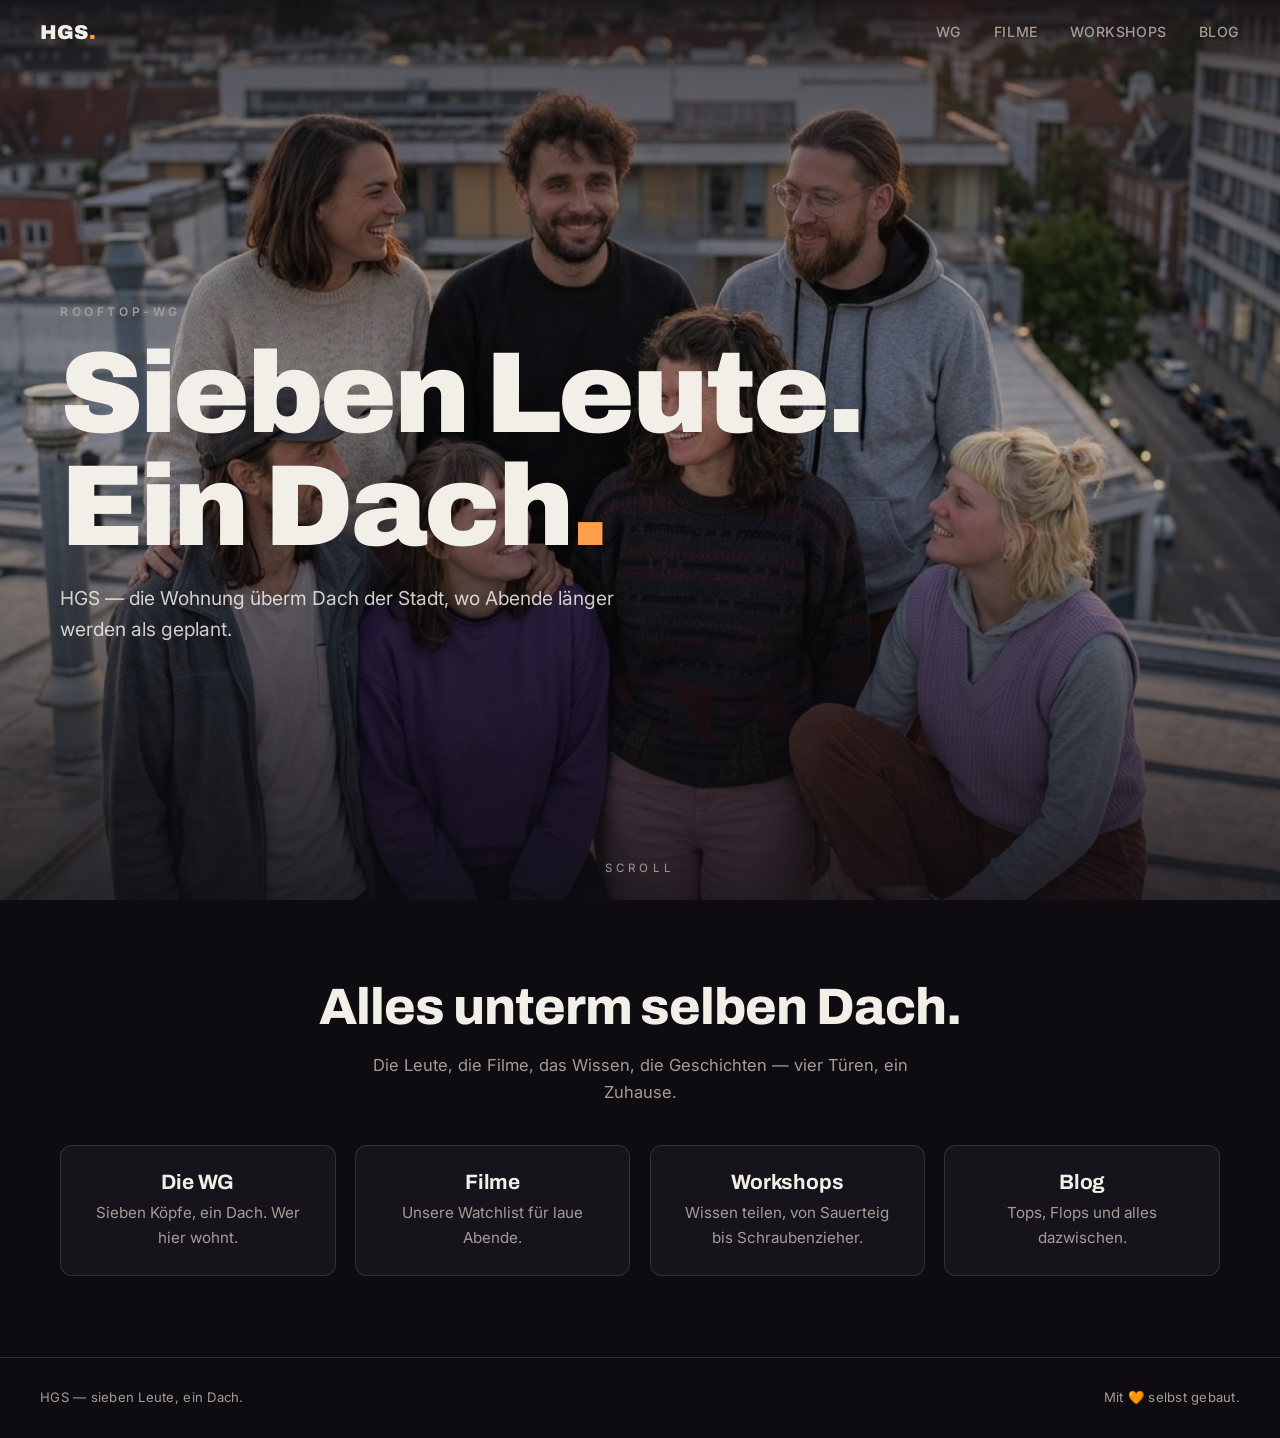
==== commit a94a565d: "Album easter egg, poster-wall WG grid, photo backgrounds, secured deletes - Hidden /chebter-one/ pag" ====
--- a/index.html
+++ b/index.html
@@ -32,12 +32,6 @@
       <span class="eyebrow">Rooftop-WG</span>
       <h1 class="statement">Sieben Leute.<br>Ein Dach<span class="end">.</span></h1>
       <p class="subline">HGS — die Wohnung überm Dach der Stadt, wo Abende länger werden als geplant.</p>
-      <nav class="hero-links" aria-label="Bereiche">
-        <a class="btn" href="/wg/">WG</a>
-        <a class="btn" href="/filme/">Filme</a>
-        <a class="btn" href="/workshops/">Workshops</a>
-        <a class="btn" href="/blog/">Blog</a>
-      </nav>
     </div>
     <span class="scroll-hint">Scroll</span>
   </section>
--- a/assets/css/home.css
+++ b/assets/css/home.css
@@ -1,23 +1,5 @@
 /* HGS — home.css: page-specific styles for index.html (landing) + wg/index.html.
  * Owned by Agent A. Builds on tokens/components from base.css — do not redefine those. */
-
-/* ---------- Landing hero: link row under the subline ---------- */
-.hero-links {
-  display: flex;
-  flex-wrap: wrap;
-  gap: 0.7rem;
-  margin-top: 2rem;
-}
-.hero-links .btn {
-  border-color: rgba(242, 239, 233, 0.4);
-  background: rgba(14, 12, 16, 0.25);
-  backdrop-filter: blur(6px);
-  -webkit-backdrop-filter: blur(6px);
-}
-.hero-links .btn:hover {
-  border-color: var(--ink);
-  background: rgba(14, 12, 16, 0.45);
-}
 
 /* Landing hero image: dark placeholder so a missing photo never looks broken */
 .panel-media {
@@ -35,51 +17,162 @@
 .card[href] h3 { color: var(--ink); }
 .card[href]:hover { opacity: 1; }
 
-/* ---------- WG page: compact opener (not full-viewport) ---------- */
+/* ---------- WG page: compact opener (not full-viewport) ----------
+ * Note: <body class="has-solid-nav"> already adds padding-top: var(--nav-h)
+ * to <main> (see base.css), so this section must NOT add nav-h again —
+ * doing so previously wasted a full nav-bar's height above the fold. */
 .wg-opener {
-  padding: calc(var(--nav-h) + 2.5rem) 0 1rem;
-}
-.wg-opener .section-title { margin-bottom: 0.5rem; }
-
-/* ---------- Person grid ---------- */
-.person-grid {
-  grid-template-columns: repeat(auto-fill, minmax(200px, 1fr));
-}
-.person {
-  background: var(--card);
+  padding: 1.1rem 0 0.7rem;
+}
+.wg-opener .eyebrow { margin-bottom: 0.4rem; }
+.wg-opener .section-title {
+  font-size: clamp(1.6rem, 3.4vw, 2.3rem);
+  margin-bottom: 0.3rem;
+}
+.wg-opener .section-sub { margin-bottom: 0; }
+
+/* ---------- People grid: quadratic poster wall ---------- */
+.people-grid {
+  list-style: none;
+  display: grid;
+  gap: 0.8rem;
+  grid-template-columns: repeat(2, 1fr);
+}
+@media (min-width: 700px) {
+  .people-grid {
+    grid-template-columns: repeat(4, 1fr);
+    max-width: 980px;
+    margin-inline: auto;
+    gap: 0.9rem;
+  }
+}
+
+.person-tile {
+  position: relative;
+  aspect-ratio: 1 / 1;
+  overflow: hidden;
+  border-radius: var(--radius);
   border: 1px solid var(--line);
-  border-radius: var(--radius);
-  overflow: hidden;
-  transition: border-color 0.2s ease, background 0.2s ease;
-}
-.person:hover { border-color: rgba(242, 239, 233, 0.28); background: var(--card-hover); }
+  background: var(--bg-soft);
+}
+.person-tile:focus {
+  outline: 2px solid var(--accent);
+  outline-offset: 2px;
+}
+
 .person-photo {
+  position: absolute;
+  inset: 0;
   width: 100%;
-  aspect-ratio: 1 / 1;
+  height: 100%;
   object-fit: cover;
   display: block;
-  background-color: var(--bg-soft);
   filter: grayscale(0.85);
-  transition: filter 0.3s ease;
-}
-.person:hover .person-photo,
-.person:focus-within .person-photo {
+  transition: filter 0.35s ease, transform 0.35s ease;
+}
+.person-tile:hover .person-photo,
+.person-tile:focus .person-photo,
+.person-tile:focus-within .person-photo {
   filter: grayscale(0);
-}
-.person h3 {
-  font-size: 1.1rem;
+  transform: scale(1.045);
+}
+
+/* Fun fact: real text in the DOM, revealed as a sliding/fading scrim on
+   hover, keyboard focus, or (via :focus-within) tap on touch devices. */
+.person-overlay {
+  position: absolute;
+  inset: 0;
+  z-index: 1;
+  display: flex;
+  align-items: flex-end;
+  padding: 0.8rem;
+  padding-bottom: 2.4rem;
+  background: linear-gradient(180deg, rgba(14, 12, 16, 0.05) 0%, rgba(14, 12, 16, 0.94) 72%);
+  opacity: 0;
+  transform: translateY(8px);
+  transition: opacity 0.3s ease, transform 0.3s ease;
+}
+.person-tile:hover .person-overlay,
+.person-tile:focus .person-overlay,
+.person-tile:focus-within .person-overlay {
+  opacity: 1;
+  transform: translateY(0);
+}
+.person-fact {
+  color: rgba(242, 239, 233, 0.92);
+  font-size: 0.8rem;
+  line-height: 1.4;
+}
+
+/* Name label: always visible, pinned bottom-left, own gradient so it reads
+   over both the plain photo and the fun-fact scrim. */
+.person-name {
+  position: absolute;
+  left: 0; right: 0; bottom: 0;
+  z-index: 2;
+  margin: 0;
+  padding: 0.55rem 0.75rem;
+  font-size: 0.92rem;
   font-weight: 700;
   letter-spacing: -0.01em;
-  margin: 1rem 1.1rem 0.35rem;
-}
-.person p {
+  background: linear-gradient(180deg, rgba(14, 12, 16, 0) 0%, rgba(14, 12, 16, 0.88) 85%);
+  pointer-events: none;
+}
+
+/* Cheb's quiet easter egg: a small note linking to the hidden album page. */
+.person-egg {
+  position: absolute;
+  top: 0.45rem;
+  right: 0.45rem;
+  z-index: 3;
+  width: 1.6rem;
+  height: 1.6rem;
+  display: flex;
+  align-items: center;
+  justify-content: center;
+  border-radius: 50%;
+  font-size: 0.95rem;
+  color: rgba(242, 239, 233, 0.22);
+  background: transparent;
+  transition: color 0.25s ease, background 0.25s ease;
+}
+.person-tile:hover .person-egg,
+.person-tile:focus-within .person-egg {
+  color: rgba(242, 239, 233, 0.55);
+}
+.person-egg:hover,
+.person-egg:focus {
+  color: var(--accent);
+  background: rgba(14, 12, 16, 0.45);
+  opacity: 1;
+}
+
+/* 8th tile: accent filler completing the 4x2 wall — brand wordmark, not a photo. */
+.person-tile.fill {
+  display: flex;
+  flex-direction: column;
+  align-items: center;
+  justify-content: center;
+  gap: 0.35rem;
+  text-align: center;
+  background: linear-gradient(155deg, var(--card) 0%, var(--bg-soft) 100%);
+}
+.fill-word {
+  font-family: var(--font-display);
+  font-weight: 900;
+  font-size: clamp(1.5rem, 3vw, 2.2rem);
+  letter-spacing: -0.02em;
+}
+.fill-word .end { color: var(--accent); }
+.fill-sub {
   color: var(--ink-soft);
-  font-size: 0.9rem;
-  margin: 0 1.1rem 1.1rem;
+  font-size: 0.75rem;
+  letter-spacing: 0.03em;
 }
 
 @media (prefers-reduced-motion: reduce) {
-  .person-photo { transition: none; }
+  .person-photo,
+  .person-overlay { transition: none; }
 }
 
 /* ---------- Group photo frame ---------- */
@@ -127,7 +220,6 @@
 .poster-egg a:hover { border-color: var(--ink); }
 
 @media (max-width: 560px) {
-  .person-grid { grid-template-columns: repeat(auto-fill, minmax(150px, 1fr)); }
-  .hero-links { gap: 0.5rem; }
-  .hero-links .btn { padding: 0.55rem 1.1rem; font-size: 0.85rem; }
-}
+  .people-grid { gap: 0.6rem; }
+  .person-fact { font-size: 0.76rem; }
+}
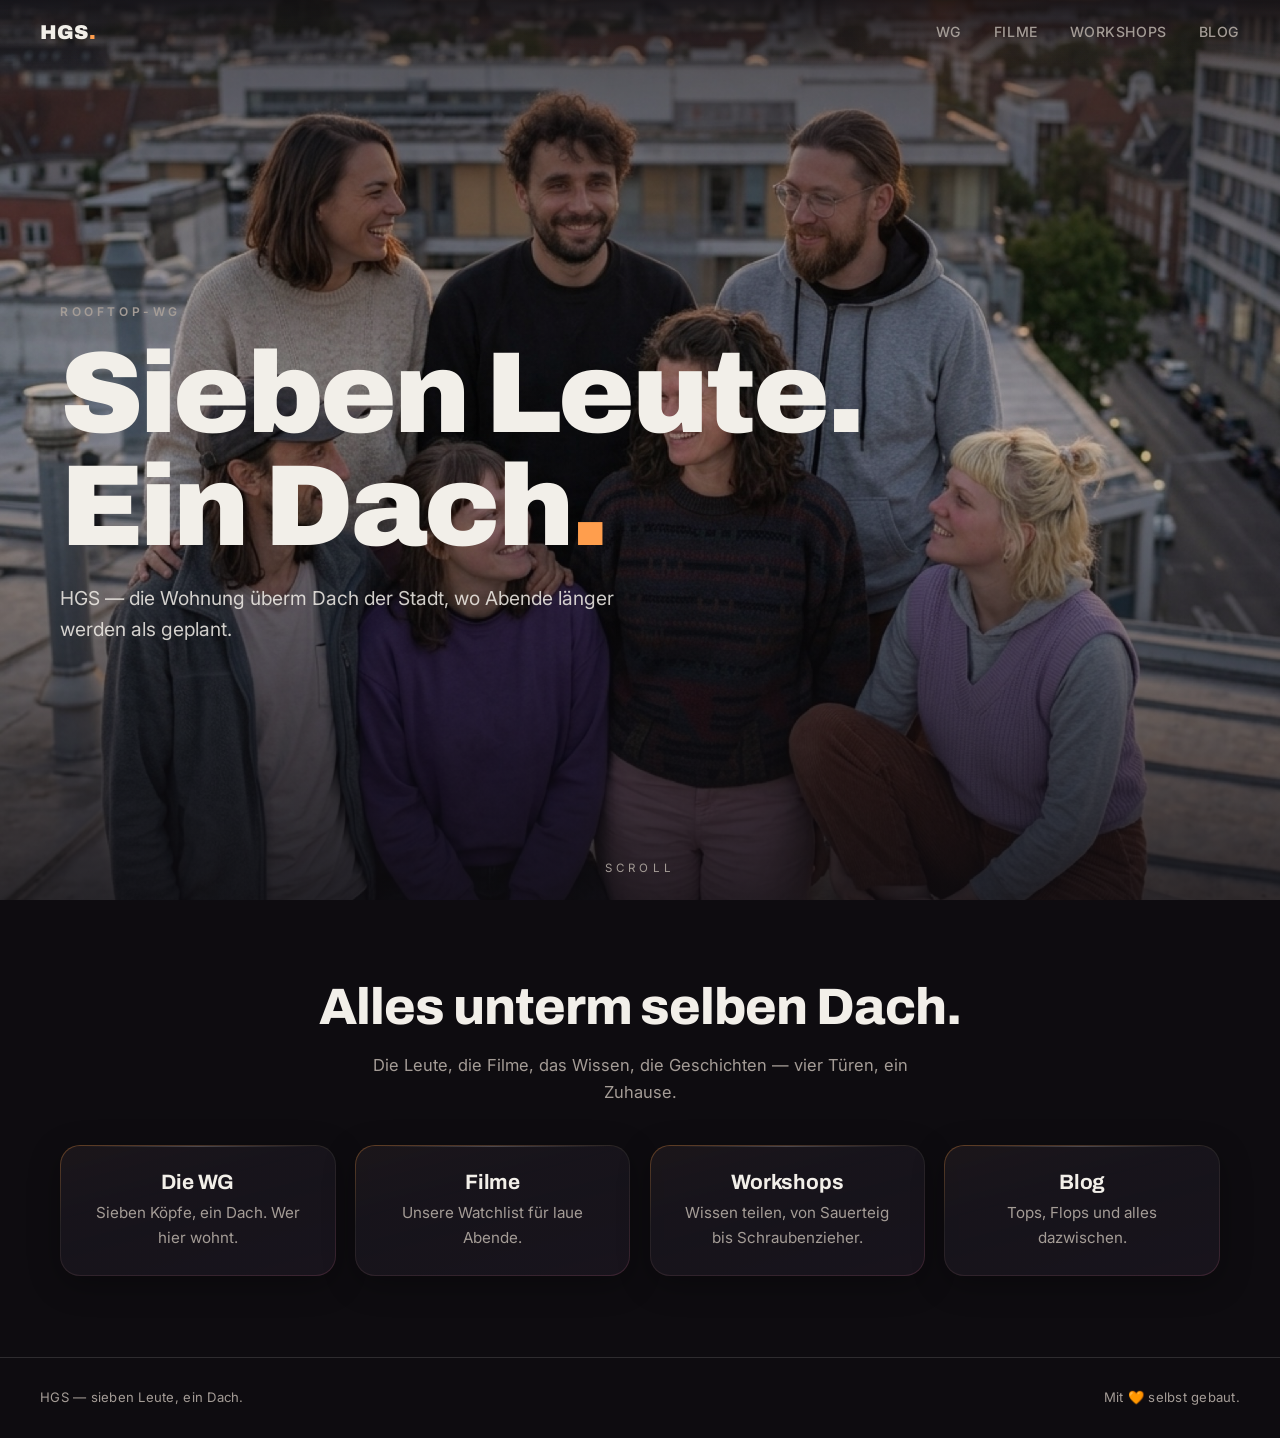
==== commit f873eeb8: "Add a real favicon and iOS home screen icon The emoji data URI worked as a tab icon but iOS ignores " ====
--- a/index.html
+++ b/index.html
@@ -9,7 +9,14 @@
 <link href="https://fonts.googleapis.com/css2?family=Archivo:wght@500;700;800;900&family=Inter:wght@400;500;600&display=swap" rel="stylesheet">
 <link rel="stylesheet" href="/assets/css/base.css">
 <link rel="stylesheet" href="/assets/css/home.css">
-<link rel="icon" href="data:image/svg+xml,<svg xmlns='http://www.w3.org/2000/svg' viewBox='0 0 100 100'><text y='.9em' font-size='90'>🌇</text></svg>">
+<link rel="icon" href="/favicon.svg" type="image/svg+xml">
+<link rel="icon" href="/favicon-32.png" sizes="32x32" type="image/png">
+<link rel="apple-touch-icon" href="/apple-touch-icon.png">
+<link rel="manifest" href="/site.webmanifest">
+<meta name="theme-color" content="#0e0c10">
+<meta name="apple-mobile-web-app-title" content="HGS">
+<meta name="apple-mobile-web-app-capable" content="yes">
+<meta name="apple-mobile-web-app-status-bar-style" content="black">
 </head>
 <body>
 <nav class="site-nav">
--- a/assets/css/home.css
+++ b/assets/css/home.css
@@ -9,13 +9,107 @@
   min-height: 100%;
 }
 
-/* Below-the-fold link cards act as plain link targets but keep card look */
+/* Below-the-fold link cards: modern glass tiles with arrow affordance */
 .card[href] {
+  position: relative;
   display: block;
+  overflow: hidden;
   text-decoration: none;
-}
-.card[href] h3 { color: var(--ink); }
-.card[href]:hover { opacity: 1; }
+  border: 1px solid transparent;
+  border-radius: 20px;
+  background:
+    linear-gradient(rgba(22, 19, 26, 0.92), rgba(22, 19, 26, 0.92)) padding-box,
+    linear-gradient(165deg, rgba(255, 158, 77, 0.35), rgba(242, 239, 233, 0.1) 40%, rgba(200, 107, 152, 0.25)) border-box;
+  box-shadow: 0 8px 32px rgba(0, 0, 0, 0.3);
+  transition: transform 0.22s ease, box-shadow 0.22s ease;
+}
+.card[href]::before {
+  content: "";
+  position: absolute;
+  top: 0; left: 8%; right: 8%;
+  height: 1px;
+  background: linear-gradient(90deg, transparent, rgba(255, 255, 255, 0.22), transparent);
+  pointer-events: none;
+}
+.card[href]::after {
+  content: "\2192";
+  position: absolute;
+  right: 1.4rem;
+  bottom: 1.15rem;
+  font-family: var(--font-display);
+  font-weight: 700;
+  font-size: 1.15rem;
+  color: var(--accent);
+  opacity: 0;
+  transform: translateX(-8px);
+  transition: opacity 0.22s ease, transform 0.22s ease;
+}
+.card[href] h3 { color: var(--ink); transition: color 0.2s ease; }
+.card[href]:hover,
+.card[href]:focus-visible {
+  opacity: 1;
+  transform: translateY(-4px);
+  box-shadow: 0 18px 48px rgba(0, 0, 0, 0.45);
+  background:
+    linear-gradient(rgba(26, 22, 31, 0.95), rgba(26, 22, 31, 0.95)) padding-box,
+    linear-gradient(165deg, rgba(255, 158, 77, 0.65), rgba(242, 239, 233, 0.16) 40%, rgba(200, 107, 152, 0.45)) border-box;
+}
+.card[href]:hover h3 { color: var(--accent); }
+.card[href]:hover::after,
+.card[href]:focus-visible::after {
+  opacity: 1;
+  transform: translateX(0);
+}
+@media (prefers-reduced-motion: reduce) {
+  .card[href]:hover { transform: none; }
+  .card[href]::after { transition: none; }
+}
+
+/* ---------- WG page: photo background (fixed, dimmed, slow drift) ---------- */
+.page-bg {
+  position: fixed;
+  inset: 0;
+  z-index: -3;
+  overflow: hidden;
+  background: var(--bg);
+}
+.page-bg img {
+  position: absolute;
+  inset: 0;
+  width: 100%;
+  height: 100%;
+  object-fit: cover;
+  object-position: center;
+  filter: saturate(0.75) brightness(0.62);
+  transform-origin: center center;
+  animation: page-bg-drift 55s ease-in-out infinite alternate;
+  will-change: transform;
+}
+.page-bg::after {
+  content: "";
+  position: absolute;
+  inset: 0;
+  background: linear-gradient(
+    180deg,
+    rgba(14, 12, 16, 0.84) 0%,
+    rgba(14, 12, 16, 0.72) 45%,
+    rgba(14, 12, 16, 0.9) 100%
+  );
+}
+@keyframes page-bg-drift {
+  from { transform: scale(1); }
+  to { transform: scale(1.08); }
+}
+@media (prefers-reduced-motion: reduce) {
+  .page-bg img { animation: none; }
+}
+
+/* Tiles stay legible on top of the photo */
+.person-tile,
+.group-frame {
+  backdrop-filter: blur(14px) saturate(1.15);
+  -webkit-backdrop-filter: blur(14px) saturate(1.15);
+}
 
 /* ---------- WG page: compact opener (not full-viewport) ----------
  * Note: <body class="has-solid-nav"> already adds padding-top: var(--nav-h)
@@ -120,31 +214,33 @@
 }
 
 /* Cheb's quiet easter egg: a small note linking to the hidden album page. */
-.person-egg {
-  position: absolute;
-  top: 0.45rem;
-  right: 0.45rem;
+.person-album-link {
+  position: absolute;
+  top: 0.55rem;
+  right: 0.55rem;
   z-index: 3;
-  width: 1.6rem;
-  height: 1.6rem;
-  display: flex;
+  display: inline-flex;
   align-items: center;
-  justify-content: center;
-  border-radius: 50%;
-  font-size: 0.95rem;
-  color: rgba(242, 239, 233, 0.22);
-  background: transparent;
-  transition: color 0.25s ease, background 0.25s ease;
-}
-.person-tile:hover .person-egg,
-.person-tile:focus-within .person-egg {
-  color: rgba(242, 239, 233, 0.55);
-}
-.person-egg:hover,
-.person-egg:focus {
-  color: var(--accent);
-  background: rgba(14, 12, 16, 0.45);
+  gap: 0.3rem;
+  font: 600 0.72rem var(--font-body);
+  letter-spacing: 0.05em;
+  color: var(--ink);
+  background: rgba(14, 12, 16, 0.62);
+  border: 1px solid rgba(255, 158, 77, 0.55);
+  border-radius: 999px;
+  padding: 0.28rem 0.7rem;
+  backdrop-filter: blur(8px);
+  -webkit-backdrop-filter: blur(8px);
+  transition: background 0.2s ease, border-color 0.2s ease, transform 0.2s ease;
+}
+.person-album-link:hover,
+.person-album-link:focus {
+  background: var(--accent);
+  border-color: var(--accent);
+  color: var(--bg);
   opacity: 1;
+  transform: translateY(-1px);
+  text-decoration: none;
 }
 
 /* 8th tile: accent filler completing the 4x2 wall — brand wordmark, not a photo. */
@@ -223,3 +319,19 @@
   .people-grid { gap: 0.6rem; }
   .person-fact { font-size: 0.76rem; }
 }
+
+/* Group photo: compact presentation */
+.group-frame-compact {
+  margin-inline: auto;
+}
+.group-frame-compact img {
+  width: 100%;
+  height: auto;
+  aspect-ratio: 2 / 1;
+  object-fit: cover;
+  /* Quadratische Vorlage: Band auf die Gesichter der Gruppe zentrieren */
+  object-position: 50% 56%;
+}
+@media (max-width: 640px) {
+  .group-frame-compact img { aspect-ratio: 4 / 3; }
+}
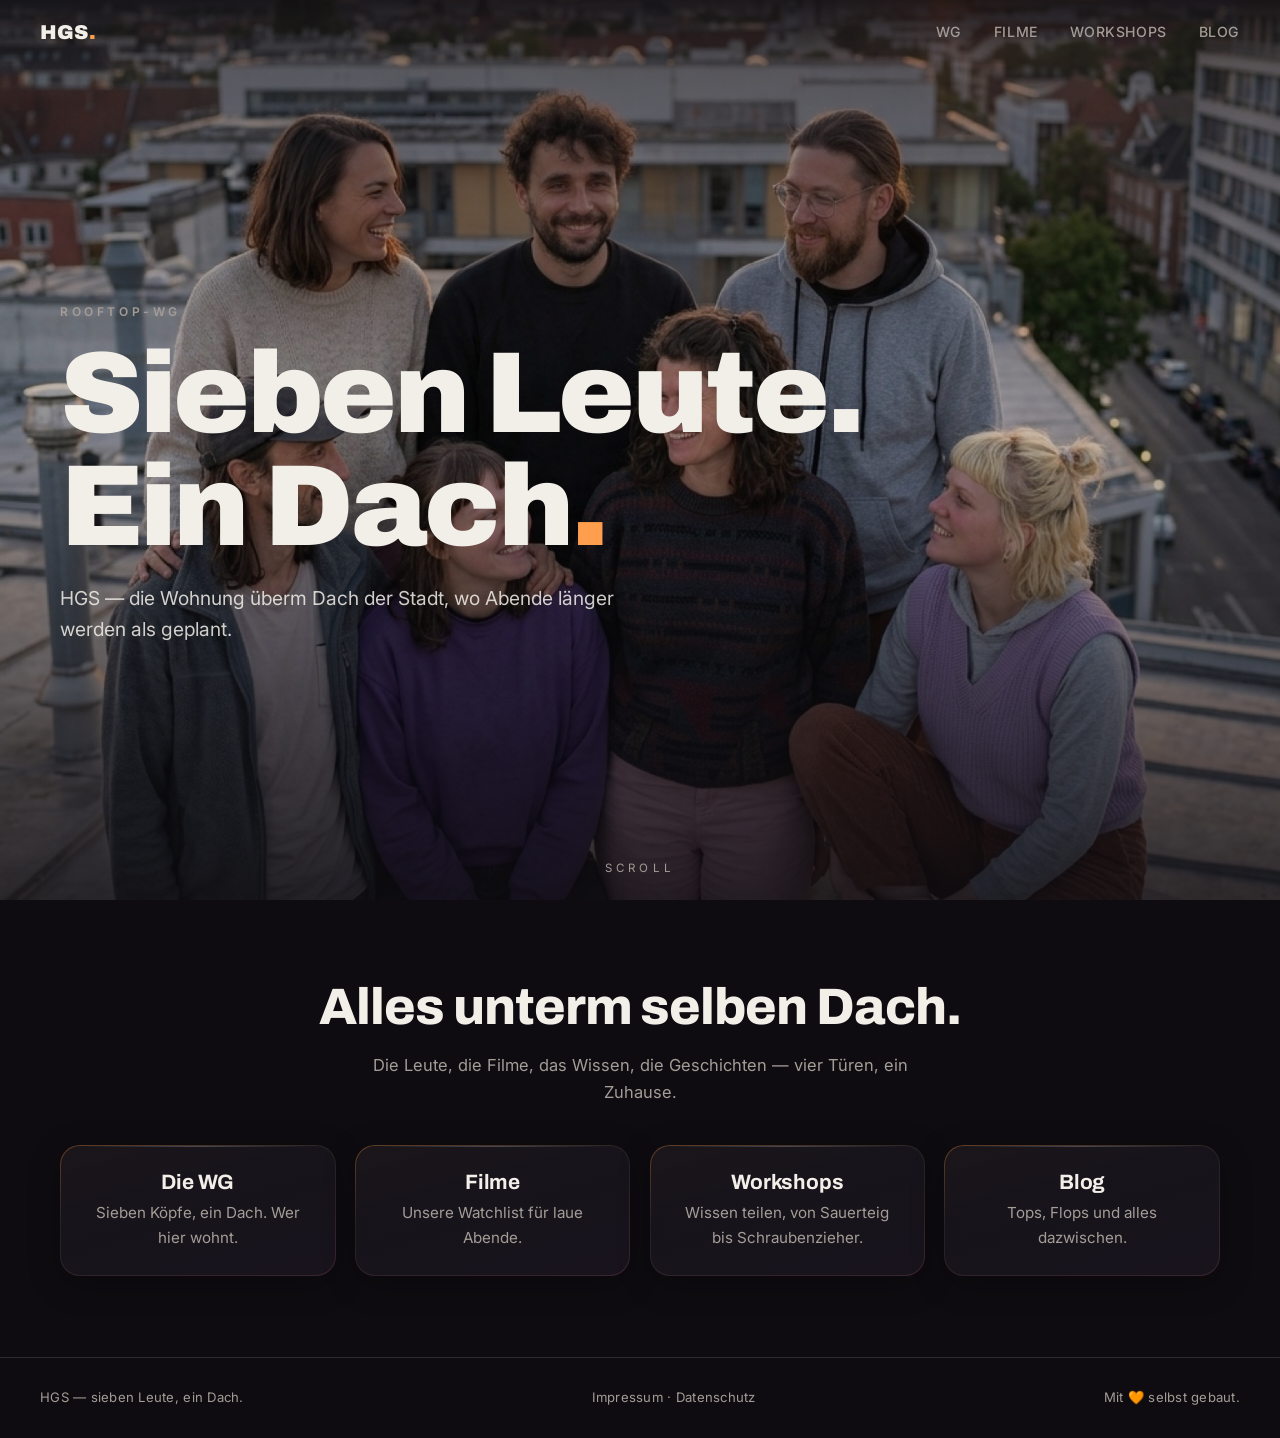
==== commit 82b6afb7: "Add an Impressum and a privacy policy, linked from every footer Both ported from the sibling project" ====
--- a/index.html
+++ b/index.html
@@ -9,6 +9,7 @@
 <link href="https://fonts.googleapis.com/css2?family=Archivo:wght@500;700;800;900&family=Inter:wght@400;500;600&display=swap" rel="stylesheet">
 <link rel="stylesheet" href="/assets/css/base.css">
 <link rel="stylesheet" href="/assets/css/home.css">
+<link rel="stylesheet" href="/assets/css/pull-refresh.css">
 <link rel="icon" href="/favicon.svg" type="image/svg+xml">
 <link rel="icon" href="/favicon-32.png" sizes="32x32" type="image/png">
 <link rel="apple-touch-icon" href="/apple-touch-icon.png">
@@ -71,7 +72,12 @@
 
 <footer class="site-footer">
   <span>HGS — sieben Leute, ein Dach.</span>
+  <span class="footer-links">
+    <a href="/impressum/">Impressum</a> ·
+    <a href="/datenschutz/">Datenschutz</a>
+  </span>
   <span>Mit 🧡 selbst gebaut.</span>
 </footer>
+<script src="/assets/js/pull-to-refresh.js"></script>
 </body>
 </html>
--- a/assets/css/base.css
+++ b/assets/css/base.css
@@ -236,6 +236,9 @@
   color: var(--ink-soft);
   font-size: 0.82rem; letter-spacing: 0.02em;
 }
+/* Impressum/Datenschutz — auf jeder Seite erreichbar, aber leise */
+.footer-links a { color: var(--ink-soft); }
+.footer-links a:hover { color: var(--ink); opacity: 1; }
 
 /* ---------- Utilities ---------- */
 .center { text-align: center; }
--- a/assets/css/pull-refresh.css
+++ b/assets/css/pull-refresh.css
@@ -0,0 +1,55 @@
+/* Pull-to-Refresh (assets/js/pull-to-refresh.js) — eigenständige kleine Komponente.
+ * Ein einziges Element, das beim Ziehen mitwandert und beim Aktualisieren dreht. */
+
+/* Verhindert, dass Chrome/Android sein eigenes Pull-to-Refresh darüberlegt */
+html { overscroll-behavior-y: contain; }
+
+.ptr-indicator {
+  position: fixed;
+  top: calc(var(--nav-h) - 14px);
+  left: 50%;
+  z-index: 90;
+  width: 38px;
+  height: 38px;
+  display: flex;
+  align-items: center;
+  justify-content: center;
+  border-radius: 50%;
+  color: var(--ink-soft);
+  background: rgba(22, 19, 26, 0.92);
+  border: 1px solid var(--line);
+  box-shadow: 0 6px 20px rgba(0, 0, 0, 0.45);
+  backdrop-filter: blur(10px);
+  -webkit-backdrop-filter: blur(10px);
+  transform: translate(-50%, 0);
+  opacity: 0;
+  pointer-events: none;
+}
+.ptr-indicator.is-settling {
+  transition: transform 0.25s ease, opacity 0.25s ease;
+}
+.ptr-indicator.is-ready {
+  color: var(--accent);
+  border-color: rgba(255, 158, 77, 0.7);
+}
+.ptr-arrow {
+  font-size: 1rem;
+  line-height: 1;
+  transition: transform 0.12s linear;
+}
+.ptr-indicator.is-refreshing {
+  color: var(--accent);
+  border-color: rgba(255, 158, 77, 0.7);
+  transition: transform 0.2s ease;
+}
+.ptr-indicator.is-refreshing .ptr-arrow {
+  transition: none;
+  animation: ptr-spin 0.75s linear infinite;
+}
+
+@keyframes ptr-spin {
+  to { transform: rotate(360deg); }
+}
+@media (prefers-reduced-motion: reduce) {
+  .ptr-indicator.is-refreshing .ptr-arrow { animation: none; }
+}
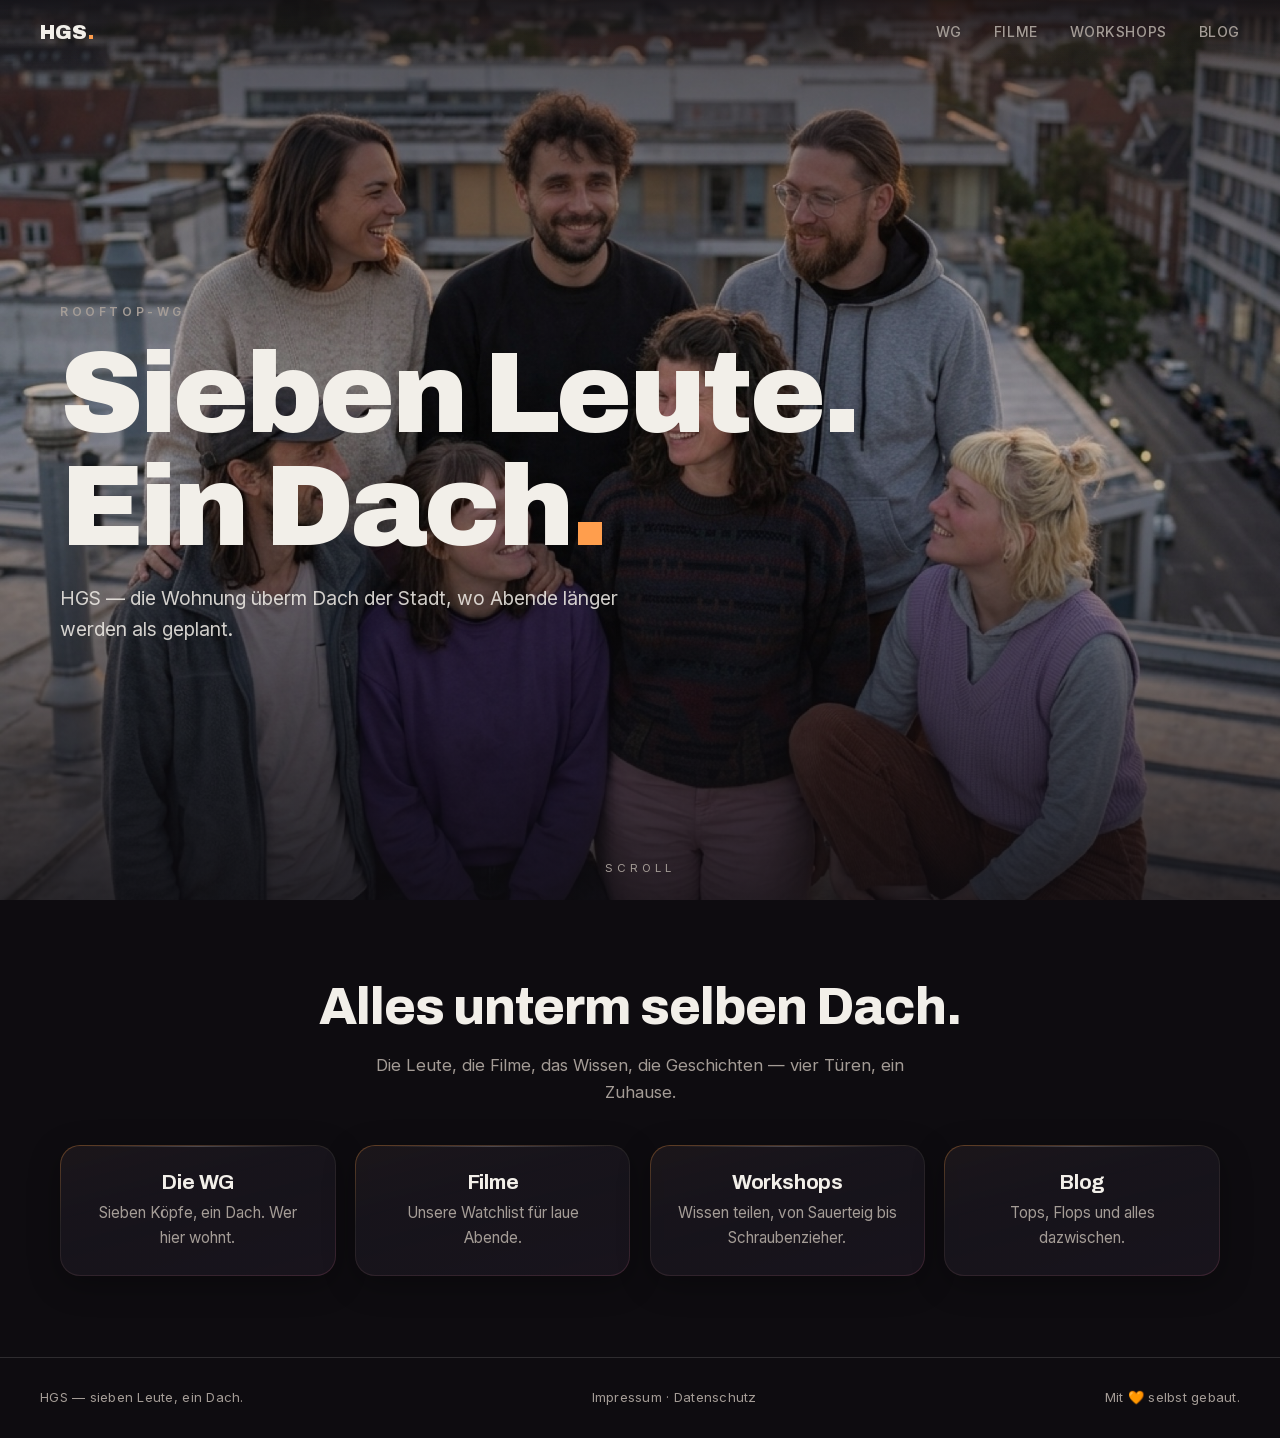
==== commit b4775cc4: "Serve Archivo and Inter ourselves instead of from Google Every page load handed each visitor's IP ad" ====
--- a/index.html
+++ b/index.html
@@ -4,9 +4,6 @@
 <meta charset="utf-8">
 <meta name="viewport" content="width=device-width, initial-scale=1">
 <title>Start · HGS</title>
-<link rel="preconnect" href="https://fonts.googleapis.com">
-<link rel="preconnect" href="https://fonts.gstatic.com" crossorigin>
-<link href="https://fonts.googleapis.com/css2?family=Archivo:wght@500;700;800;900&family=Inter:wght@400;500;600&display=swap" rel="stylesheet">
 <link rel="stylesheet" href="/assets/css/base.css">
 <link rel="stylesheet" href="/assets/css/home.css">
 <link rel="stylesheet" href="/assets/css/pull-refresh.css">
--- a/assets/css/base.css
+++ b/assets/css/base.css
@@ -1,5 +1,47 @@
 /* HGS base design system v2 — cinematic dark, photographic, statement typography.
  * Owned by orchestrator. */
+
+/* ---------- Schriften: selbst ausgeliefert ----------
+ * Archivo und Inter liegen als variable Schriften unter /assets/fonts/ und
+ * kommen NICHT von Google. Das spart den Umweg über fonts.gstatic.com — und
+ * damit die IP-Adresse jeder Besucherin bei einem Dritten (siehe /datenschutz/).
+ * Eine variable Datei deckt den ganzen Schnittbereich ab (Archivo 500–900,
+ * Inter 400–600); die latin-ext-Datei lädt nur, wenn ein Zeichen daraus
+ * vorkommt. Aktualisieren: Dateien bei fonts.google.com neu ziehen und hier
+ * denselben unicode-range beibehalten. */
+
+@font-face {
+  font-family: "Archivo";
+  font-style: normal;
+  font-weight: 500 900;
+  font-display: swap;
+  src: url("/assets/fonts/archivo-latin.woff2") format("woff2");
+  unicode-range: U+0000-00FF, U+0131, U+0152-0153, U+02BB-02BC, U+02C6, U+02DA, U+02DC, U+0304, U+0308, U+0329, U+2000-206F, U+20AC, U+2122, U+2191, U+2193, U+2212, U+2215, U+FEFF, U+FFFD;
+}
+@font-face {
+  font-family: "Archivo";
+  font-style: normal;
+  font-weight: 500 900;
+  font-display: swap;
+  src: url("/assets/fonts/archivo-latin-ext.woff2") format("woff2");
+  unicode-range: U+0100-02BA, U+02BD-02C5, U+02C7-02CC, U+02CE-02D7, U+02DD-02FF, U+0304, U+0308, U+0329, U+1D00-1DBF, U+1E00-1E9F, U+1EF2-1EFF, U+2020, U+20A0-20AB, U+20AD-20C0, U+2113, U+2C60-2C7F, U+A720-A7FF;
+}
+@font-face {
+  font-family: "Inter";
+  font-style: normal;
+  font-weight: 400 600;
+  font-display: swap;
+  src: url("/assets/fonts/inter-latin.woff2") format("woff2");
+  unicode-range: U+0000-00FF, U+0131, U+0152-0153, U+02BB-02BC, U+02C6, U+02DA, U+02DC, U+0304, U+0308, U+0329, U+2000-206F, U+20AC, U+2122, U+2191, U+2193, U+2212, U+2215, U+FEFF, U+FFFD;
+}
+@font-face {
+  font-family: "Inter";
+  font-style: normal;
+  font-weight: 400 600;
+  font-display: swap;
+  src: url("/assets/fonts/inter-latin-ext.woff2") format("woff2");
+  unicode-range: U+0100-02BA, U+02BD-02C5, U+02C7-02CC, U+02CE-02D7, U+02DD-02FF, U+0304, U+0308, U+0329, U+1D00-1DBF, U+1E00-1E9F, U+1EF2-1EFF, U+2020, U+20A0-20AB, U+20AD-20C0, U+2113, U+2C60-2C7F, U+A720-A7FF;
+}
 
 :root {
   --bg: #0e0c10;
